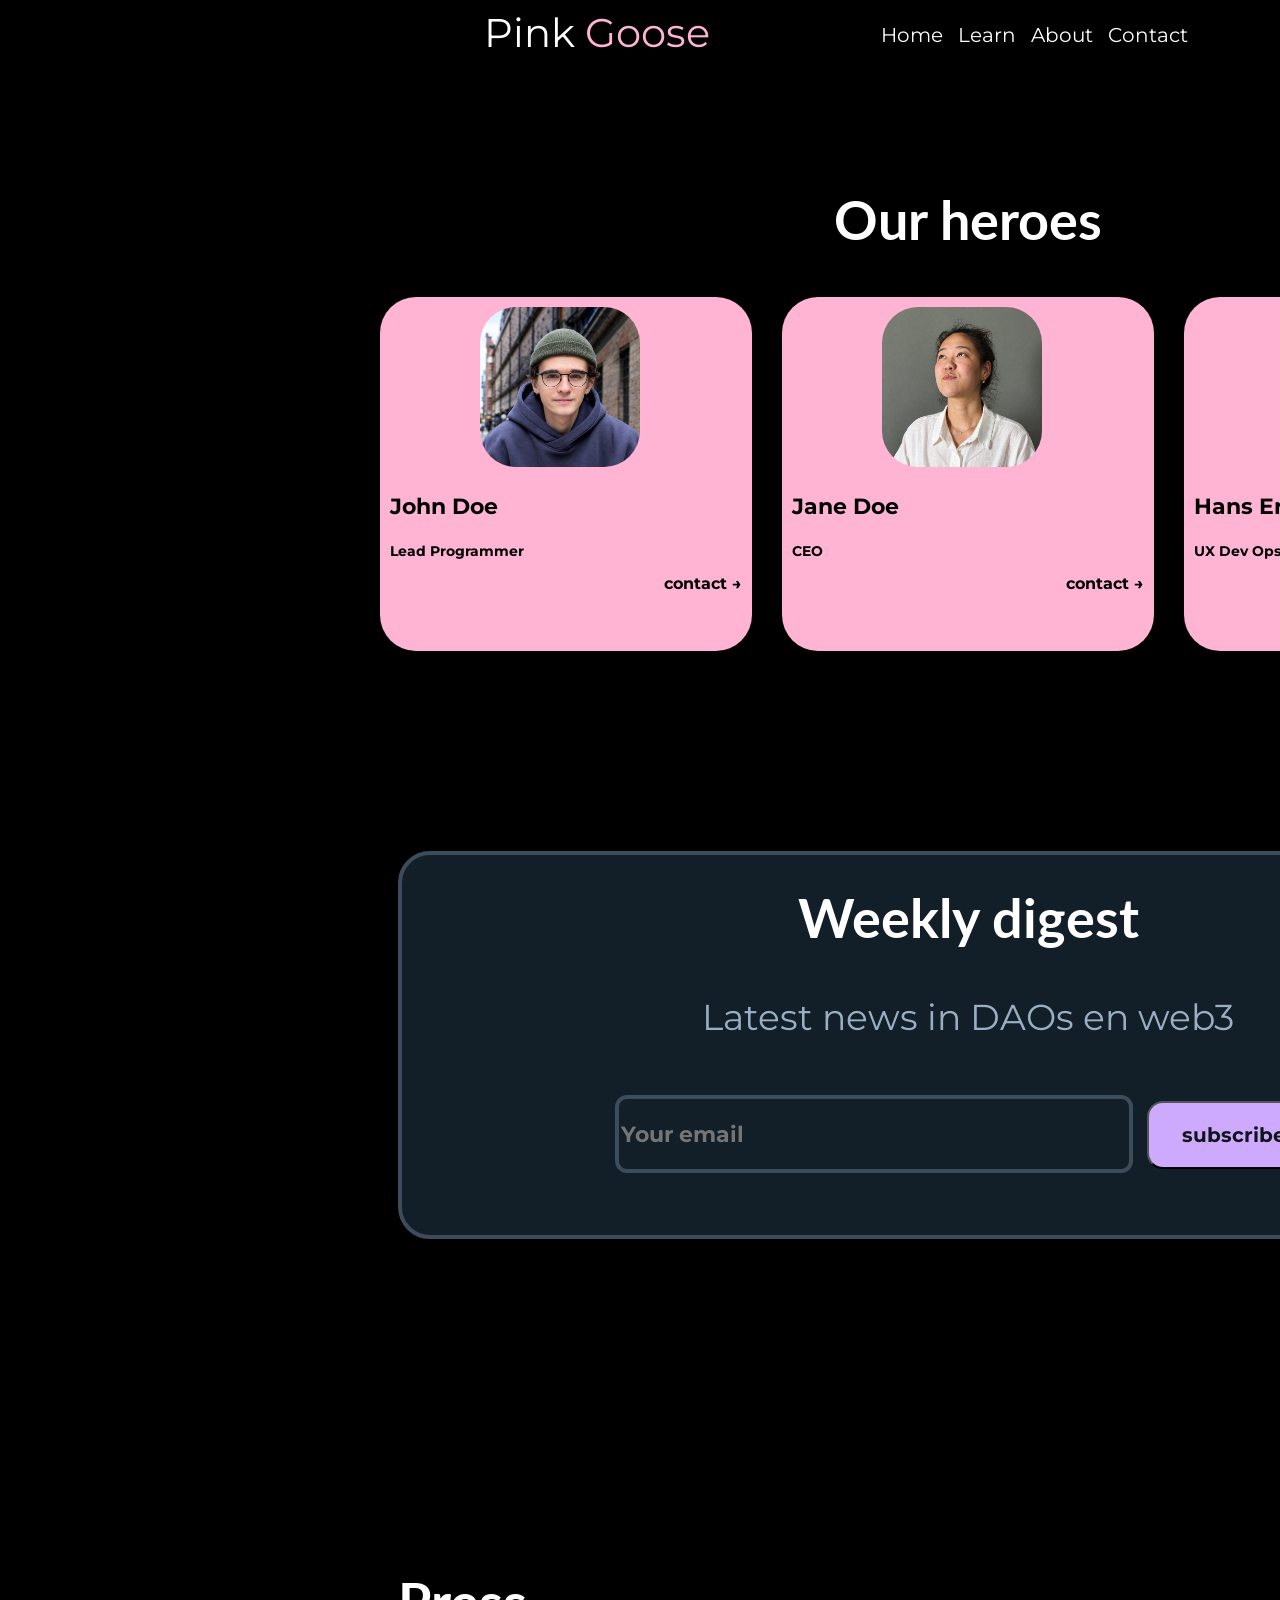
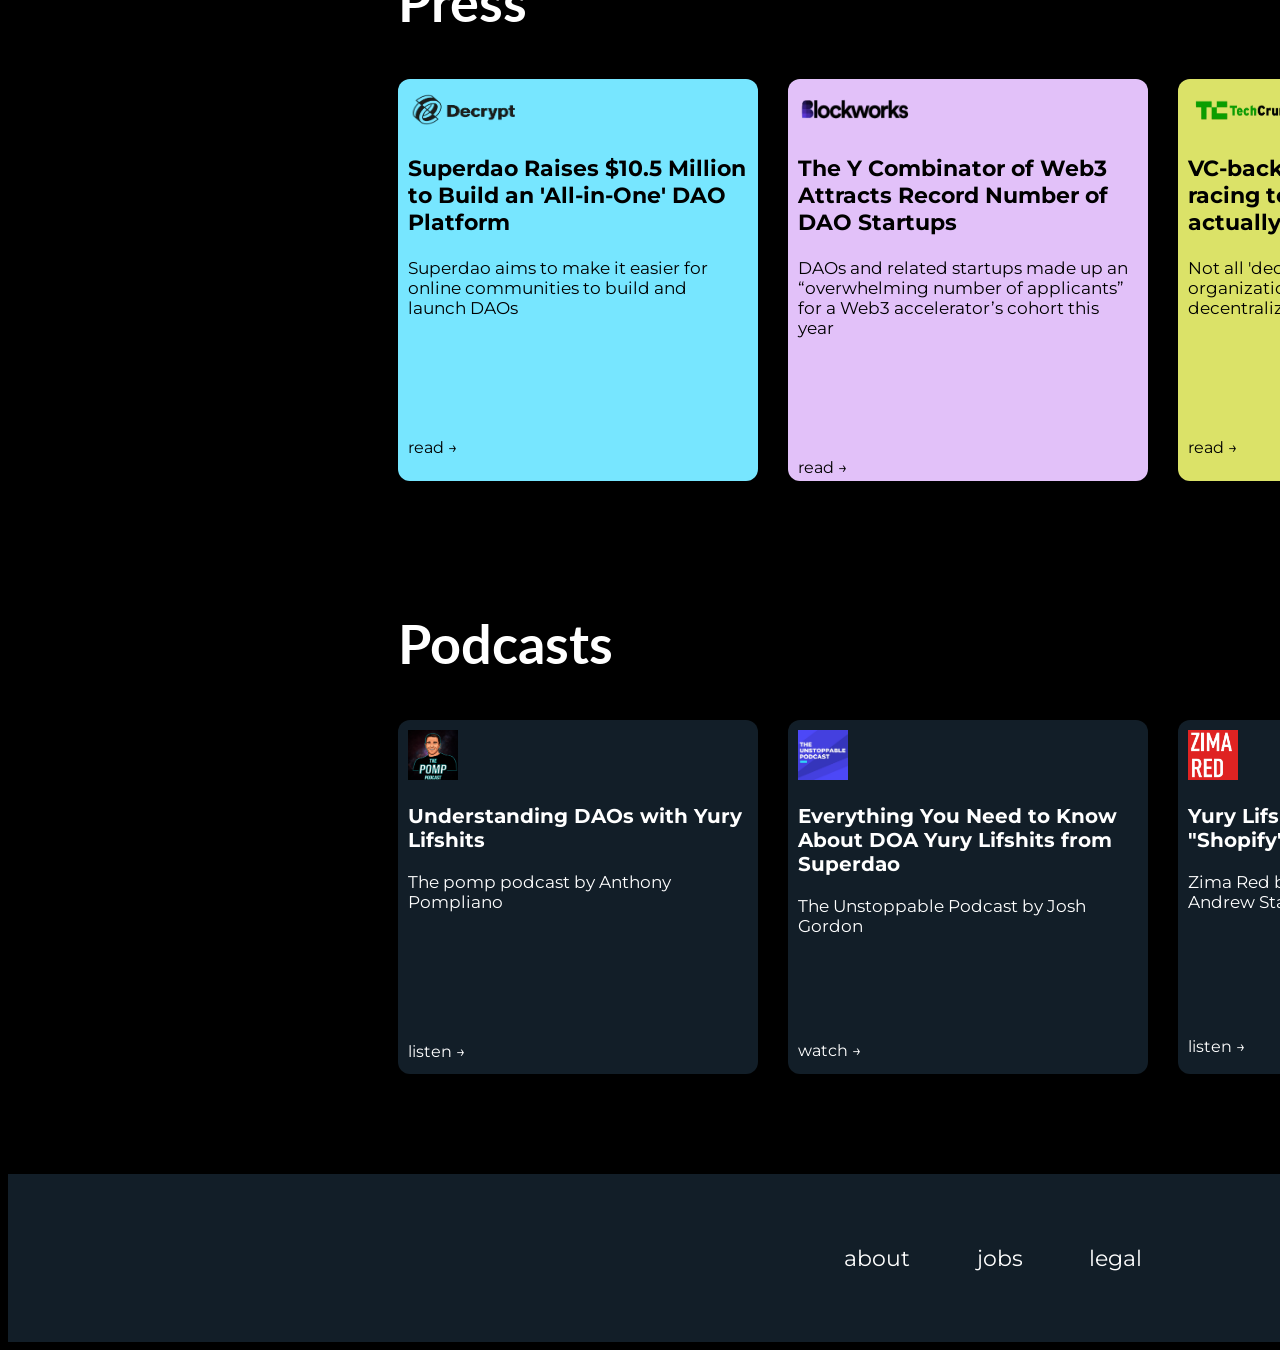
==== about.html @ 761e33d7 "nieuwe htmls aangemaakt voor about contact en learn" ====
<!DOCTYPE html>
<html>

<head>
    <title>Pinkk Goose</title>
    <link rel="stylesheet" href="style.css">
    <link rel="preconnect" href="https://fonts.googleapis.com">
    <link rel="preconnect" href="https://fonts.gstatic.com" crossorigin>
    <link
        href="https://fonts.googleapis.com/css2?family=Lato:ital,wght@0,100;0,300;0,400;0,700;0,900;1,100;1,300;1,400;1,700;1,900&display=swap"
        rel="stylesheet">
    <link
        href="https://fonts.googleapis.com/css2?family=Edu+QLD+Hand:wght@400..700&family=Lato:ital,wght@0,100;0,300;0,400;0,700;0,900;1,100;1,300;1,400;1,700;1,900&family=Montserrat:ital,wght@0,100..900;1,100..900&display=swap"
        rel="stylesheet">
</head>

<body>
<section class="section-border">
    <header>
        <div class="header">
            <div>Pink <span id="pink">Goose</span></div>
            <div class="header-buttons-container">
                <a class="header-button-color">Home</a>
                <a class="header-button-color">Learn</a>
                <a class="header-button-color">About</a>
                <a class="header-button-color">Contact</a>
            </div>
            <a class="header-login">Login</a>
        </div>
        </header>

        </section>
<h2>Our heroes</h2>

<section class=" section hero-box">

<div> <img src="img/coworker1.png" alt="Decrypt" height="160px" width="160px">
    <h3>John Doe</h3>
    <p>Lead Programmer</p>
    <a>contact →</a>   
</div>

    <div> <img src="img/coworker2.png" alt="Blockworks" height="160px" width="160px">
    <h3>Jane Doe</h3>
    <p>CEO</p>
    <a>contact →</a>    
    </div>
    
    
    <div> <img src="img/coworker3.png" alt="Techcrunch" height="160px" width="160px">
    <h3>Hans Erikson</h3>
    <p>UX Dev Ops Reliability engineer</p>
    <a>contact →</a>    
    </div>
    </section>
<section class="section-border">
    <section class="weekly-digest-box">
<h2>Weekly digest</h2>
<p class="center-text">Latest news in DAOs en web3</p>
<input placeholder="Your email" id="subscribe-field" type="email" name="email">
<button id="subscribe-button" type="submit">subscribe </button>
</section>

<section class="press-box" >
<h2>Press</h2>
<a>See all →</a>

</section>

<section class="pressbox-box">

<div id="Decrypt"> <img src="img/Decrypt.png" alt="Decrypt">
    <h3>Superdao Raises $10.5 Million to Build an 'All-in-One' DAO Platform</h3>
    <p>Superdao aims to make it easier for online communities to build and launch DAOs</p>
    <a>read →</a>   
</div>

    <div id="Blockworks"> <img src="img/Blockworks.png" alt="Blockworks">
    <h3>The Y Combinator of Web3 Attracts Record Number of DAO Startups</h3>
    <p>DAOs and related startups made up an “overwhelming number of applicants” for a Web3 accelerator’s cohort this year</p>
    <a>read →</a>    
    </div>
    
    
    <div id="Techcrunch"> <img src="img/TechCrunch.png" alt="Techcrunch">
    <h3>VC-backed DAO startups are racing to define what DAOs actually are</h3>
    <p>Not all 'decentralized autonomous organizations' are autonomous... or decentralized</p>
    <a>read →</a>    
    </div>

</section>
<section class="press-box" >
<h2>Podcasts</h2>
<a>See all →</a>
</section>

<section class="podcastbox-box">

    <div id="anthony" class="podcast-background"> <img src="img/pomp.png" alt="Decrypt">
    <h3>Understanding DAOs with Yury Lifshits</h3>
    <p>The pomp podcast by Anthony Pompliano</p>
    <a>listen →</a>    
    </div>

    <div id="josh" class="podcast-background"> <img src="img/unstoppable.png" alt="Blockworks">
    <h3>Everything You Need to Know About DOA Yury Lifshits from Superdao</h3>
    <p>The Unstoppable Podcast by Josh Gordon</p>
    <a>watch →</a>    
    </div>
    
    
    <div id="andrew" class="podcast-background"> <img src="img/zima.png" alt="Techcrunch">
    <h3>Yury Lifshits - Superdao: The "Shopify" for DAOs</h3>
    <p>Zima Red by <br> Andrew Stainwold</p>
    <a>listen →</a>    
    </div>
</section>
</section>

</section>
<footer>
    <div> </div>
    <div></div>
    <div class="footer-box">
    <a>about</a>
    <a>jobs</a>
    <a>legal</a>
    </div>
    <div class="footer-pictures">
<a id="twitter"> <img src="img/twitter-brands-solid.png" alt="twitter"> </a>
<a id="paperplane"> <img src="img/paper-plane-solid.png" alt="paperplane"> </a>
<a id="youtube"> <img src="img/youtube-brands-solid.png" alt="youtube"> </a>
<a id="discord"> <img src="img/discord-brands-solid.png" alt="discord"> </a>
    </div>
</footer>
    
    
        </body>
---- style.css ----
body{
    background-color: black;
    color: white;
    font-family: "Lato", sans-serif;
    font-weight: 400;
    font-style: normal;
    width: 1920px;
}

.center-text{
    font-size: 26px;
    display: flex;
    justify-content: center;
    text-align: center;
}
  
p{
    font-size: 26px;
}

#pink{
    color: #FFB4D3;
}

.section-border{
max-width: 1140px;
margin-right: auto;
margin-left: auto;
}

.header{
    display:flex;
    justify-content: space-around;
    font-size: 40px;
    font-family: "Montserrat", sans-serif;
}   

.header-button-color{
    background-color: black;
    color: white;
    border-style: none;
    border-radius: 6px;
    font-size: 20px;
}

.header-buttons-container{
    display:flex;
    gap:15px;
    margin-top: 15px;
}

.header-login{
    background-color: rgb(78, 78, 103);
    color: white;
    border-radius: 6px;
    border-style: none;
    font-size: 18px;
    width: 92px;
    height: 44px;
    display: flex;
    justify-content: center;
    align-items: center;
}   


h1 {
    margin-top: 80px;
    display: flex;
    justify-content: center;
    font-size: 72px;
}       

h2{
    display: flex;
    justify-content: center;
    margin-top: 130px;
    color: white;
    font-size: 54px;
}

h3{
    color: white;
    font-size: 22px;
}

.dao-buttons{
    display: flex;
    justify-content: center;
    flex-wrap: wrap;
    gap:10px;
    width: 500px;
}

.dao-buttons a {
    background-color: #182632;
    padding: 14px;
    border-radius: 18px;
}

.getstarted-button{
 display: flex;
 justify-content: center;
 align-items: center;
 margin-left: auto;
 margin-right: auto;
 background-color: #CEAAFF;
 border-style: none;
 border-radius: 18px;
 width: 214px;
 height: 68px;
 font-weight: bold; 
 font-size: 20px;
}

#invest{color: #FFB4D3;}
#startup{color: #FFC24C}
#service{color: #FFFBA8;}
#comunity{ color: #77E6FF;}
#impact{color: #23C9DE;}
#defi{color: #FF9E9E;}
#more{color: #707F8D;}

.crop {
    width: 1140px;
    height: 493px;
    overflow:hidden;
    margin-top: 40px;
    margin-right: auto;
    margin-left: auto;
 }

 .crop img{
    margin-top: -350px;
 }
     
 .img-text{
    background-color: #FFB4D3;
    width: 404px;
    height: 44px;
    color: black;
    border-radius: 16px;
    font-family: "Montserrat", sans-serif;
    font-weight: bold;
    margin-left: auto;
    margin-right: auto;
    display: flex;
    align-items: center;
    justify-content: center;
 }
 
 .hover-text{
 color: #37424D;
 font-size: 54px;
 }

 .block{
    display: block;
 }
 
.hover-text:hover{
 color: #FFB4D3;
  text-shadow: 0 10px 10px white ; 
}

.workswith-container{
    color:white;
    display: flex;
    justify-content: space-between;
    font-size: 22px;
    font-family: "Montserrat", sans-serif; 
    margin-top: 10px;
}

.workswith-container a{
    width: 160px;
    height: 160px;
    background-color: #121E28;
    border-radius: 22px;
    display: flex;
    justify-content: center;
    align-items: center;
    border: solid 1px;
}

.workswith-container div{
    width: 160px;
    height: 20px;
    border-radius: 22px;
    display: flex;
    justify-content: center;
    align-items: center;
}

.workswith-container img{
    width: 160px;
    height: 160px;
    border-radius: 22px;
}

.h3-container{
    display: flex;
    justify-content: center;
    flex-wrap: wrap;
    gap:30px;
    width: 900px;
    font-size: 23px;
    margin-top: 50px;
}

.h3-container h2{
    margin-top: 10px;
}

.weekly-digest-box{
    height: 380px;
    background-color: #121E28;
    border-radius: 32px;
    margin-top: 200px;
    border: solid #3D4C5B 4px;
    align-items: center;
    font-size: 54px;
    text-align: center;
    margin-bottom: 200px;
}

.weekly-digest-box h2{
    margin-top: 30px;
}

.weekly-digest-box p{
    margin-top: 30px;
    font-size: 36px;
    color: #9AAFC3;
    font-family: "Montserrat", sans-serif;
    margin-bottom: 50px;
}

.press-box{
    display: flex;
    justify-content: space-between;
}

.press-box a{
    font-size: 22px;
    margin-top: 150px;
    color: #8395A7;
}

.pressbox-box div{
    width: 361px;
    height: 382px;
    border-radius: 12px;
    padding: 10px;
}

.pressbox-box{
    display: flex;
    gap: 30px;
    font-family: "Montserrat", sans-serif;
    color: black;
}

.pressbox-box img{
    width: 120px;
    height: 40px;
}

.pressbox-box h3{
    color: black;
    font-weight: bold;
}

#Decrypt{background-color:#77E6FF ;}
#Blockworks{background-color:#E2C1F9 ;}
#Techcrunch{background-color:#DBE268 ;}

#subscribe-field{
   height: 68px;
   width: 506px;    
   border-radius: 12px;
   background-color: #121E28;
   color: white;
   border: solid #3D4C5B 4px;
   font-size: 22px;
   font-family: "Montserrat", sans-serif;
   font-weight: bold;
}

#subscribe-button{
    height: 68px;
    width: 175px;
    background-color: #CEAAFF;
    color: #10151A;
    border-radius: 16px;
    font-size: 20px;
    font-family: "Montserrat", sans-serif;
    font-weight: bold;
}

.pressbox-box p{
    display: flex;
    text-align: start;
    font-size: 17px;
    margin-bottom: 120px;
}

.podcastbox-box{
    display: flex;
    gap: 30px;
    font-family: "Montserrat", sans-serif;
}

.podcast-background{
    background-color: #121E28;
    color: white;
}

.podcastbox-box{
    display: flex;
    gap: 30px;
    font-family: "Montserrat", sans-serif;
    color: white;
}

.podcastbox-box div{
    width: 361px;
    height: 334px;
    border-radius: 12px;
    padding: 10px;
}

.podcastbox-box img{
    width: 50px;
    height: 50px;
}

.podcastbox-box h3{font-size: 20px;}
.podcastbox-box p{font-size: 17px;}
#anthony p{margin-bottom: 130px;}
#josh p{margin-bottom: 105px;}
#andrew p{margin-bottom: 125px;}

#end-text{
    display: flex;
    color: #5A6C7E;
    font-size: 48px;
}

.end-blocks{
    display: flex;
    justify-content: center;
    gap: 40px;
}

.end-blocks div{
    width: 280px;
    height: 84px;
    display: flex;
    justify-content: center;
    align-items: center;
    border-radius: 16px;
    color: black;
    gap: 40px;
}

#telegram img{
    background-color: #bd9403;
    border-radius: 12px;
}

#email img{
    background-color: #c68fed;
    border-radius: 12px;
}

#telegram{ background-color: #FFC803;}
#email{background-color: #E2C1F9;}

footer{
    height: 168px;
    background-color: #121E28;
    margin-top: 100px;
    font-size: 22px;
    font-family: "Montserrat", sans-serif;
    width: 1920px;
    display: flex;
    justify-content: space-around;
    align-items: center;
}

.footer-box{
    width: 298px;
    height: 27px;
    display: flex;
    justify-content: space-between;
}

.footer-pictures{
    width: 284px;
    height: 56px;
    display: flex;
    justify-content: space-between;
}

.footer-pictures a{
    border-radius: 50%;
    display:flex;
    justify-content: center;
    align-items: center;
}

.footer-pictures img{
    width: 56px;
    height: 56px;
}

#twitter{background-color:#77E6FF;}
#paperplane{background-color:#7795FF;}
#youtube{background-color:#F78787;}
#discord{background-color:#9277FF;}

.hero-box{
    display: flex;
    gap: 30px;
    font-family: "Montserrat", sans-serif;
    color: black;
    justify-content: center;
}

.hero-box div{
    width: 352px;
    height: 334px;
    border-radius: 36px;
    padding: 10px;
    background-color: #FFB4D3;
    color: black;
}

.hero-box img{
    border-radius: 36px;
    margin-left: 90px;
}

.hero-box p{
    font-size:14px;
    font-weight: bold;
}

.hero-box h3{
    font:22px;
    color: black;
    font-weight: bold;
}

.hero-box a{
    display: flex;
    justify-content: end;
    font-weight: bold;
}

.contact-form{
    background-color: #121E28;
    width: 942px;
    height: 1096px;
    margin-left: 100px;
    margin-top: 100px;
    border-radius: 24px;
    border-style: solid;
}
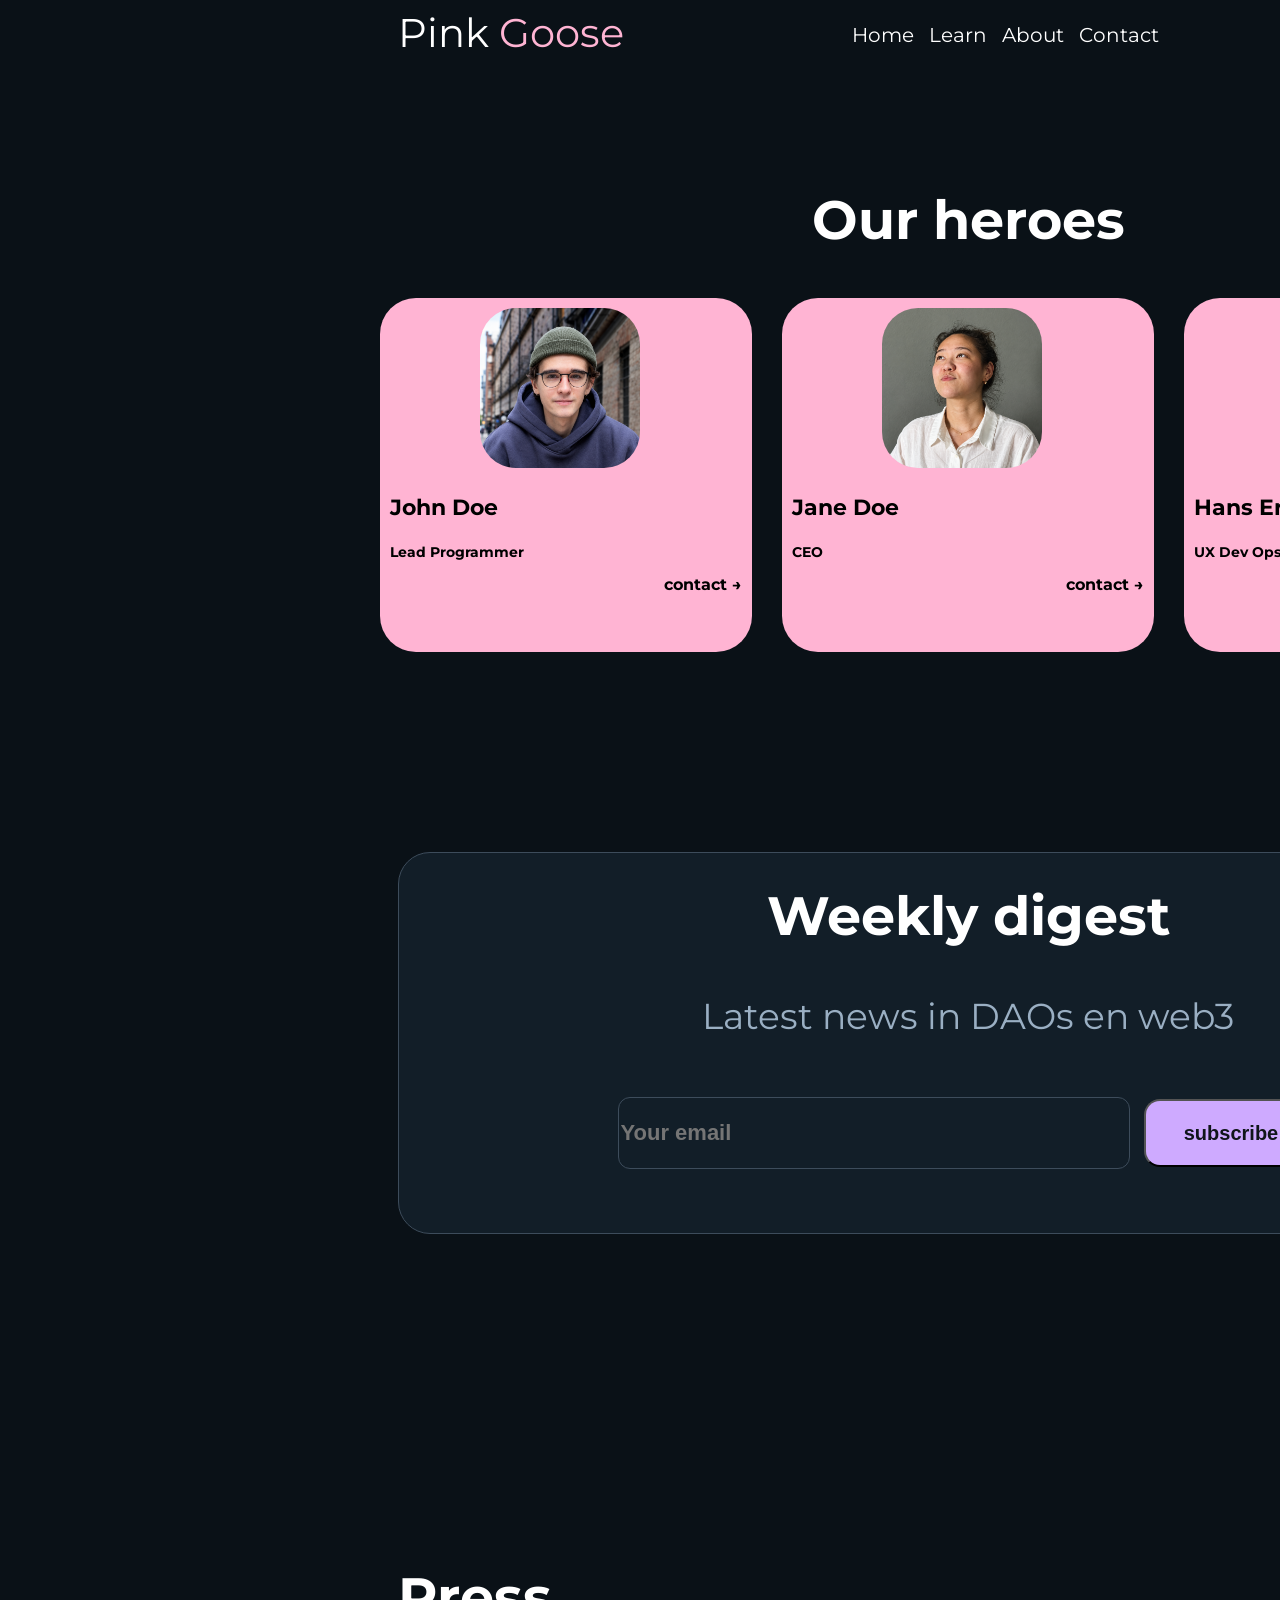
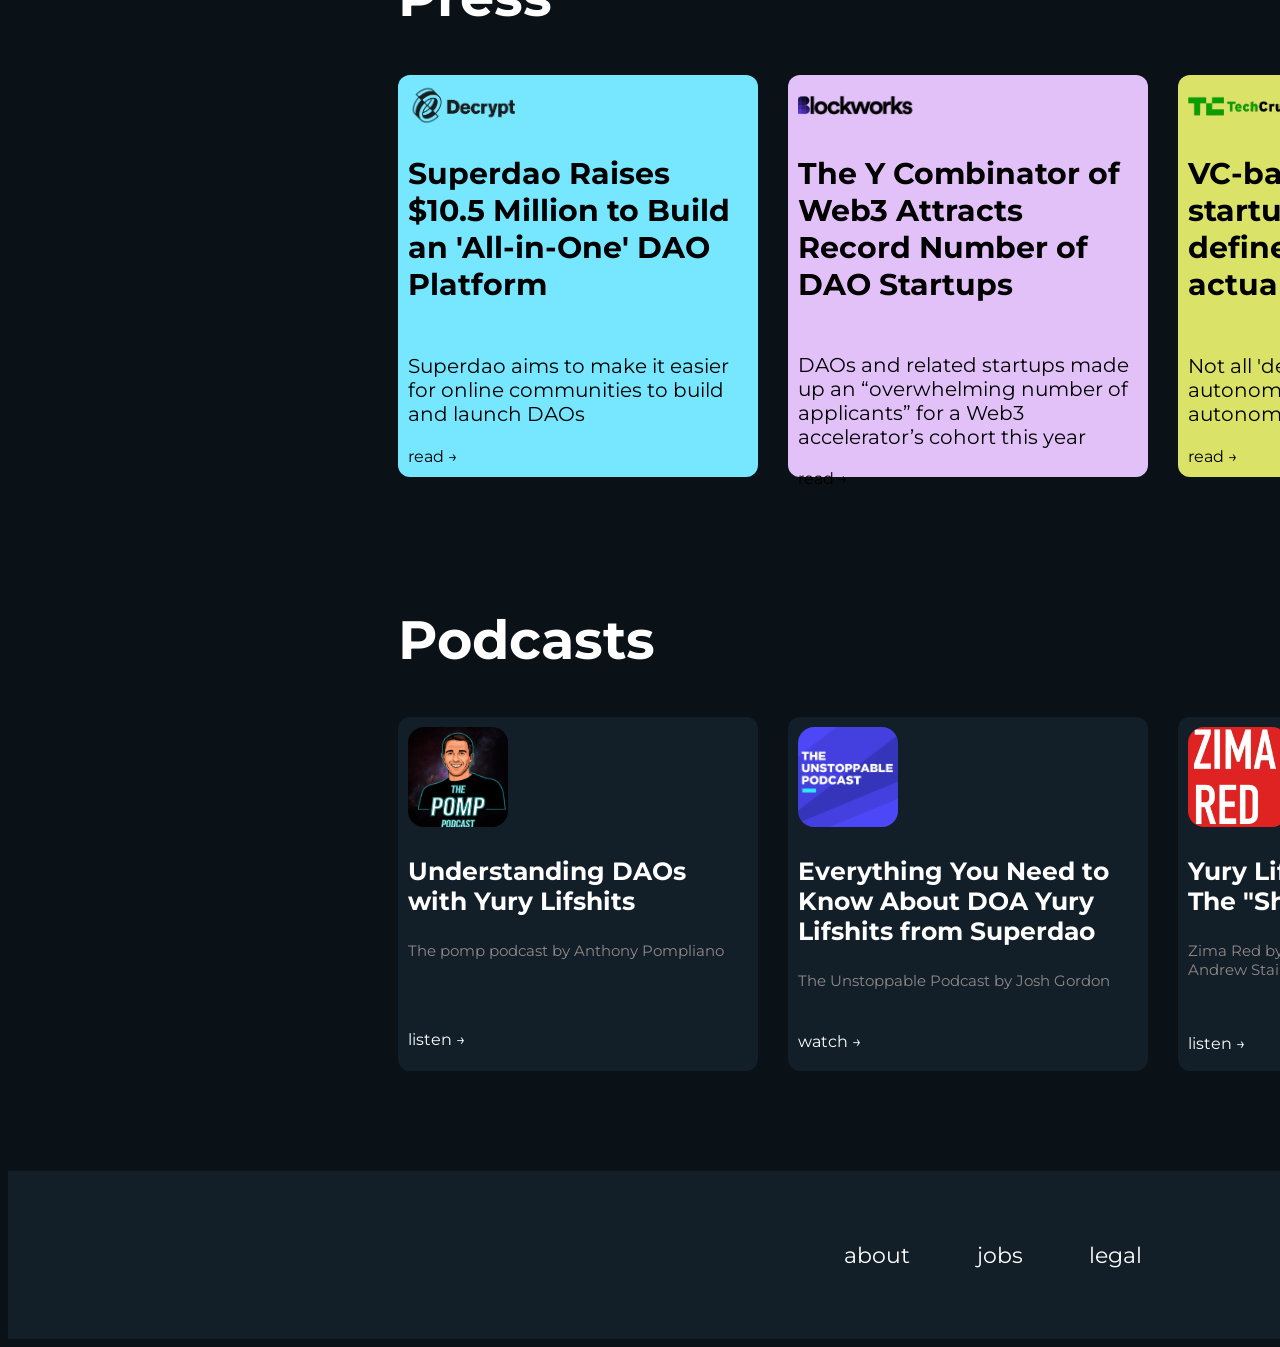
==== commit 4738f2b2: "opschonen" ====
--- a/about.html
+++ b/about.html
@@ -15,124 +15,125 @@
 </head>
 
 <body>
-<section class="section-border">
-    <header>
-        <div class="header">
-            <div>Pink <span id="pink">Goose</span></div>
-            <div class="header-buttons-container">
-                <a class="header-button-color">Home</a>
-                <a class="header-button-color">Learn</a>
-                <a class="header-button-color">About</a>
-                <a class="header-button-color">Contact</a>
+    <section class="section-border">
+        <header>
+            <div class="header">
+                <div>Pink <span id="pink">Goose</span></div>
+                <div class="header-buttons-container">
+                    <a class="header-button-color">Home</a>
+                    <a class="header-button-color">Learn</a>
+                    <a class="header-button-color">About</a>
+                    <a class="header-button-color">Contact</a>
+                </div>
+                <a class="header-login">Login</a>
             </div>
-            <a class="header-login">Login</a>
-        </div>
         </header>
 
+    </section>
+    <h2>Our heroes</h2>
+
+    <section class=" section hero-box">
+
+        <div> <img src="img/coworker1.png" alt="Decrypt" height="160px" width="160px">
+            <h3>John Doe</h3>
+            <p>Lead Programmer</p>
+            <a>contact →</a>
+        </div>
+
+        <div> <img src="img/coworker2.png" alt="Blockworks" height="160px" width="160px">
+            <h3>Jane Doe</h3>
+            <p>CEO</p>
+            <a>contact →</a>
+        </div>
+
+
+        <div> <img src="img/coworker3.png" alt="Techcrunch" height="160px" width="160px">
+            <h3>Hans Erikson</h3>
+            <p>UX Dev Ops Reliability engineer</p>
+            <a>contact →</a>
+        </div>
+    </section>
+    <section class="section-border">
+        <section class="weekly-digest-box">
+            <h2>Weekly digest</h2>
+            <p class="center-text">Latest news in DAOs en web3</p>
+            <input placeholder="Your email" id="subscribe-field" type="email" name="email">
+            <button id="subscribe-button" type="submit">subscribe </button>
         </section>
-<h2>Our heroes</h2>
 
-<section class=" section hero-box">
+        <section class="press-box">
+            <h2>Press</h2>
+            <a>See all →</a>
 
-<div> <img src="img/coworker1.png" alt="Decrypt" height="160px" width="160px">
-    <h3>John Doe</h3>
-    <p>Lead Programmer</p>
-    <a>contact →</a>   
-</div>
+        </section>
 
-    <div> <img src="img/coworker2.png" alt="Blockworks" height="160px" width="160px">
-    <h3>Jane Doe</h3>
-    <p>CEO</p>
-    <a>contact →</a>    
-    </div>
-    
-    
-    <div> <img src="img/coworker3.png" alt="Techcrunch" height="160px" width="160px">
-    <h3>Hans Erikson</h3>
-    <p>UX Dev Ops Reliability engineer</p>
-    <a>contact →</a>    
-    </div>
+        <section class="pressbox-box">
+
+            <div id="Decrypt"> <img src="img/Decrypt.png" alt="Decrypt">
+                <h3>Superdao Raises $10.5 Million to Build an 'All-in-One' DAO Platform</h3>
+                <p>Superdao aims to make it easier for online communities to build and launch DAOs</p>
+                <a>read →</a>
+            </div>
+
+            <div id="Blockworks"> <img src="img/Blockworks.png" alt="Blockworks">
+                <h3>The Y Combinator of Web3 Attracts Record Number of DAO Startups</h3>
+                <p>DAOs and related startups made up an “overwhelming number of applicants” for a Web3 accelerator’s
+                    cohort this year</p>
+                <a>read →</a>
+            </div>
+
+
+            <div id="Techcrunch"> <img src="img/TechCrunch.png" alt="Techcrunch">
+                <h3>VC-backed DAO startups are racing to define what DAOs actually are</h3>
+                <p>Not all 'decentralized autonomous organizations' are autonomous... or decentralized</p>
+                <a>read →</a>
+            </div>
+
+        </section>
+        <section class="press-box">
+            <h2>Podcasts</h2>
+            <a>See all →</a>
+        </section>
+
+        <section class="podcastbox-box">
+
+            <div id="anthony" class="podcast-background"> <img src="img/pomp.png" alt="Decrypt">
+                <h3>Understanding DAOs with Yury Lifshits</h3>
+                <p>The pomp podcast by Anthony Pompliano</p>
+                <a>listen →</a>
+            </div>
+
+            <div id="josh" class="podcast-background"> <img src="img/unstoppable.png" alt="Blockworks">
+                <h3>Everything You Need to Know About DOA Yury Lifshits from Superdao</h3>
+                <p>The Unstoppable Podcast by Josh Gordon</p>
+                <a>watch →</a>
+            </div>
+
+
+            <div id="andrew" class="podcast-background"> <img src="img/zima.png" alt="Techcrunch">
+                <h3>Yury Lifshits - Superdao: The "Shopify" for DAOs</h3>
+                <p>Zima Red by <br> Andrew Stainwold</p>
+                <a>listen →</a>
+            </div>
+        </section>
     </section>
-<section class="section-border">
-    <section class="weekly-digest-box">
-<h2>Weekly digest</h2>
-<p class="center-text">Latest news in DAOs en web3</p>
-<input placeholder="Your email" id="subscribe-field" type="email" name="email">
-<button id="subscribe-button" type="submit">subscribe </button>
-</section>
 
-<section class="press-box" >
-<h2>Press</h2>
-<a>See all →</a>
+    </section>
+    <footer>
+        <div> </div>
+        <div></div>
+        <div class="footer-box">
+            <a>about</a>
+            <a>jobs</a>
+            <a>legal</a>
+        </div>
+        <div class="footer-pictures">
+            <a id="twitter"> <img src="img/twitter-brands-solid.png" alt="twitter"> </a>
+            <a id="paperplane"> <img src="img/paper-plane-solid.png" alt="paperplane"> </a>
+            <a id="youtube"> <img src="img/youtube-brands-solid.png" alt="youtube"> </a>
+            <a id="discord"> <img src="img/discord-brands-solid.png" alt="discord"> </a>
+        </div>
+    </footer>
 
-</section>
 
-<section class="pressbox-box">
-
-<div id="Decrypt"> <img src="img/Decrypt.png" alt="Decrypt">
-    <h3>Superdao Raises $10.5 Million to Build an 'All-in-One' DAO Platform</h3>
-    <p>Superdao aims to make it easier for online communities to build and launch DAOs</p>
-    <a>read →</a>   
-</div>
-
-    <div id="Blockworks"> <img src="img/Blockworks.png" alt="Blockworks">
-    <h3>The Y Combinator of Web3 Attracts Record Number of DAO Startups</h3>
-    <p>DAOs and related startups made up an “overwhelming number of applicants” for a Web3 accelerator’s cohort this year</p>
-    <a>read →</a>    
-    </div>
-    
-    
-    <div id="Techcrunch"> <img src="img/TechCrunch.png" alt="Techcrunch">
-    <h3>VC-backed DAO startups are racing to define what DAOs actually are</h3>
-    <p>Not all 'decentralized autonomous organizations' are autonomous... or decentralized</p>
-    <a>read →</a>    
-    </div>
-
-</section>
-<section class="press-box" >
-<h2>Podcasts</h2>
-<a>See all →</a>
-</section>
-
-<section class="podcastbox-box">
-
-    <div id="anthony" class="podcast-background"> <img src="img/pomp.png" alt="Decrypt">
-    <h3>Understanding DAOs with Yury Lifshits</h3>
-    <p>The pomp podcast by Anthony Pompliano</p>
-    <a>listen →</a>    
-    </div>
-
-    <div id="josh" class="podcast-background"> <img src="img/unstoppable.png" alt="Blockworks">
-    <h3>Everything You Need to Know About DOA Yury Lifshits from Superdao</h3>
-    <p>The Unstoppable Podcast by Josh Gordon</p>
-    <a>watch →</a>    
-    </div>
-    
-    
-    <div id="andrew" class="podcast-background"> <img src="img/zima.png" alt="Techcrunch">
-    <h3>Yury Lifshits - Superdao: The "Shopify" for DAOs</h3>
-    <p>Zima Red by <br> Andrew Stainwold</p>
-    <a>listen →</a>    
-    </div>
-</section>
-</section>
-
-</section>
-<footer>
-    <div> </div>
-    <div></div>
-    <div class="footer-box">
-    <a>about</a>
-    <a>jobs</a>
-    <a>legal</a>
-    </div>
-    <div class="footer-pictures">
-<a id="twitter"> <img src="img/twitter-brands-solid.png" alt="twitter"> </a>
-<a id="paperplane"> <img src="img/paper-plane-solid.png" alt="paperplane"> </a>
-<a id="youtube"> <img src="img/youtube-brands-solid.png" alt="youtube"> </a>
-<a id="discord"> <img src="img/discord-brands-solid.png" alt="discord"> </a>
-    </div>
-</footer>
-    
-    
-        </body>+</body>
--- a/style.css
+++ b/style.css
@@ -1,55 +1,74 @@
-body{
-    background-color: black;
-    color: white;
-    font-family: "Lato", sans-serif;
+/* GENERAL */
+body {
+    background-color: #0A1117;
+    color: white;
+    font-family: "Montserrat", sans-serif;
     font-weight: 400;
     font-style: normal;
     width: 1920px;
 }
 
-.center-text{
+.center-text {
     font-size: 26px;
     display: flex;
     justify-content: center;
     text-align: center;
 }
-  
-p{
-    font-size: 26px;
-}
-
-#pink{
+
+h1 {
+    margin-top: 200px;
+    display: flex;
+    justify-content: center;
+    font-size: 60px;
+}
+
+h2 {
+    display: flex;
+    justify-content: center;
+    margin-top: 130px;
+    color: white;
+    font-size: 54px;
+}
+
+h3 {
+    color: white;
+    font-size: 22px;
+}
+/* END GENERAL */
+
+
+/* HEADER */
+#pink {
     color: #FFB4D3;
 }
 
-.section-border{
-max-width: 1140px;
-margin-right: auto;
-margin-left: auto;
-}
-
-.header{
-    display:flex;
-    justify-content: space-around;
+.section-border {
+    max-width: 1140px;
+    margin-right: auto;
+    margin-left: auto;
+}
+
+.header {
+    display: flex;
+    justify-content: space-between;
     font-size: 40px;
-    font-family: "Montserrat", sans-serif;
-}   
-
-.header-button-color{
-    background-color: black;
+    margin-right: 60px;
+}
+
+.header-button-color {
     color: white;
     border-style: none;
     border-radius: 6px;
     font-size: 20px;
 }
 
-.header-buttons-container{
-    display:flex;
-    gap:15px;
+.header-buttons-container {
+    display: flex;
+    gap: 15px;
     margin-top: 15px;
 }
 
-.header-login{
+.header-login {
     background-color: rgb(78, 78, 103);
     color: white;
     border-radius: 6px;
@@ -60,118 +79,152 @@
     display: flex;
     justify-content: center;
     align-items: center;
-}   
-
-
-h1 {
-    margin-top: 80px;
-    display: flex;
-    justify-content: center;
-    font-size: 72px;
-}       
-
-h2{
-    display: flex;
-    justify-content: center;
-    margin-top: 130px;
-    color: white;
-    font-size: 54px;
-}
-
-h3{
-    color: white;
-    font-size: 22px;
-}
-
-.dao-buttons{
+}
+/* END HEADER */
+
+
+
+
+/* GET STARTED */
+.getstarted-button {
+    display: flex;
+    justify-content: center;
+    align-items: center;
+    margin-left: auto;
+    margin-right: auto;
+    margin-top: 60px;
+    background-color: #CEAAFF;
+    border-style: none;
+    border-radius: 18px;
+    width: 214px;
+    height: 68px;
+    font-weight: bold;
+    font-size: 20px;
+    color: black;
+}
+/* END GET STARTED */
+
+
+
+/* DAO BUTTONS */
+.dao-buttons {
     display: flex;
     justify-content: center;
     flex-wrap: wrap;
-    gap:10px;
+    gap: 10px;
     width: 500px;
-}
-
-.dao-buttons a {
+    list-style-type: none;
+}
+
+.dao-buttons li {
     background-color: #182632;
     padding: 14px;
     border-radius: 18px;
 }
-
-.getstarted-button{
- display: flex;
- justify-content: center;
- align-items: center;
- margin-left: auto;
- margin-right: auto;
- background-color: #CEAAFF;
- border-style: none;
- border-radius: 18px;
- width: 214px;
- height: 68px;
- font-weight: bold; 
- font-size: 20px;
-}
-
-#invest{color: #FFB4D3;}
-#startup{color: #FFC24C}
-#service{color: #FFFBA8;}
-#comunity{ color: #77E6FF;}
-#impact{color: #23C9DE;}
-#defi{color: #FF9E9E;}
-#more{color: #707F8D;}
-
+/* GET STARTED BUTTONS */
+
+
+
+/* DAO BUTTONS */
+#invest {
+    color: #FFB4D3;
+}
+
+#startup {
+    color: #FFC24C
+}
+
+#service {
+    color: #FFFBA8;
+}
+
+#comunity {
+    color: #77E6FF;
+}
+
+#impact {
+    color: #23C9DE;
+}
+
+#defi {
+    color: #FF9E9E;
+}
+
+#more {
+    color: #707F8D;
+}
+/* END DAO BUTTONS */
+
+
+
+/* BIG IMG */
 .crop {
     width: 1140px;
     height: 493px;
-    overflow:hidden;
+    overflow: hidden;
     margin-top: 40px;
     margin-right: auto;
-    margin-left: auto;
- }
-
- .crop img{
+    margin-left: 130px;
+    border-radius: 45px;
+    position: relative;
+}
+
+.crop img {
     margin-top: -350px;
- }
-     
- .img-text{
+   
+}
+
+.img-text {
     background-color: #FFB4D3;
     width: 404px;
     height: 44px;
     color: black;
     border-radius: 16px;
-    font-family: "Montserrat", sans-serif;
-    font-weight: bold;
-    margin-left: auto;
-    margin-right: auto;
-    display: flex;
-    align-items: center;
-    justify-content: center;
- }
- 
- .hover-text{
- color: #37424D;
- font-size: 54px;
- }
-
- .block{
+    font-weight: bold;
+    margin-left: 350px;
+    display: flex;
+    align-items: center;
+    justify-content: center;
+    margin-top: -20px;
+    position: absolute;
+}
+/* END BIG IMG */
+
+
+
+/* HELP AT EVERY STEP */
+
+
+.hover-text {
+    color: #37424D;
+    font-size: 54px;
+}
+
+.block {
     display: block;
- }
- 
-.hover-text:hover{
- color: #FFB4D3;
-  text-shadow: 0 10px 10px white ; 
-}
-
-.workswith-container{
-    color:white;
+}
+
+.hover-text:hover {
+    color: #FFB4D3;
+    text-shadow: 0 10px 10px gray;
+    font-size: 60px;
+    transition: all 0.5s
+}
+/* END HELP AT EVERY STEP */
+
+
+
+/* WORKS-WITH */
+.workswith-container {
+    color: white;
     display: flex;
     justify-content: space-between;
     font-size: 22px;
-    font-family: "Montserrat", sans-serif; 
+    font-family: "Montserrat", sans-serif;
     margin-top: 10px;
 }
 
-.workswith-container a{
+.workswith-container a {
     width: 160px;
     height: 160px;
     background-color: #121E28;
@@ -179,10 +232,13 @@
     display: flex;
     justify-content: center;
     align-items: center;
-    border: solid 1px;
-}
-
-.workswith-container div{
+}
+
+img {
+    object-fit: cover;
+}
+
+.workswith-container div {
     width: 160px;
     height: 20px;
     border-radius: 22px;
@@ -191,243 +247,321 @@
     align-items: center;
 }
 
-.workswith-container img{
+.workswith-container img {
     width: 160px;
     height: 160px;
     border-radius: 22px;
 }
 
-.h3-container{
+.h3-container {
     display: flex;
     justify-content: center;
     flex-wrap: wrap;
-    gap:30px;
+    gap: 30px;
     width: 900px;
     font-size: 23px;
     margin-top: 50px;
 }
 
-.h3-container h2{
+.h3-container h2 {
     margin-top: 10px;
 }
-
-.weekly-digest-box{
+/* END WORKS-WITH */
+
+
+
+/* WEEKLY-DIGEST */
+.weekly-digest-box {
     height: 380px;
     background-color: #121E28;
     border-radius: 32px;
     margin-top: 200px;
-    border: solid #3D4C5B 4px;
+    border: solid #3D4C5B 1px;
     align-items: center;
     font-size: 54px;
     text-align: center;
     margin-bottom: 200px;
 }
 
-.weekly-digest-box h2{
+.weekly-digest-box h2 {
     margin-top: 30px;
 }
 
-.weekly-digest-box p{
+.weekly-digest-box p {
     margin-top: 30px;
     font-size: 36px;
     color: #9AAFC3;
-    font-family: "Montserrat", sans-serif;
     margin-bottom: 50px;
 }
 
-.press-box{
-    display: flex;
-    justify-content: space-between;
-}
-
-.press-box a{
+#subscribe-field {
+    height: 68px;
+    width: 506px;
+    border-radius: 12px;
+    background-color: #121E28;
+    color: white;
+    border: solid #3D4C5B 1px;
     font-size: 22px;
-    margin-top: 150px;
-    color: #8395A7;
-}
-
-.pressbox-box div{
-    width: 361px;
-    height: 382px;
-    border-radius: 12px;
-    padding: 10px;
-}
-
-.pressbox-box{
-    display: flex;
-    gap: 30px;
-    font-family: "Montserrat", sans-serif;
-    color: black;
-}
-
-.pressbox-box img{
-    width: 120px;
-    height: 40px;
-}
-
-.pressbox-box h3{
-    color: black;
-    font-weight: bold;
-}
-
-#Decrypt{background-color:#77E6FF ;}
-#Blockworks{background-color:#E2C1F9 ;}
-#Techcrunch{background-color:#DBE268 ;}
-
-#subscribe-field{
-   height: 68px;
-   width: 506px;    
-   border-radius: 12px;
-   background-color: #121E28;
-   color: white;
-   border: solid #3D4C5B 4px;
-   font-size: 22px;
-   font-family: "Montserrat", sans-serif;
-   font-weight: bold;
-}
-
-#subscribe-button{
+    font-weight: bold;
+}
+
+#subscribe-button {
     height: 68px;
     width: 175px;
     background-color: #CEAAFF;
     color: #10151A;
     border-radius: 16px;
     font-size: 20px;
-    font-family: "Montserrat", sans-serif;
-    font-weight: bold;
-}
-
-.pressbox-box p{
+    font-weight: bold;
+}
+/* WEEKLY-DIGEST */
+
+
+
+/* PRESS-BOX */
+.press-box {
+    display: flex;
+    justify-content: space-between;
+}
+
+.press-box a {
+    font-size: 22px;
+    margin-top: 150px;
+    color: #8395A7;
+}
+
+.pressbox-box div {
+    width: 361px;
+    height: 382px;
+    border-radius: 12px;
+    padding: 10px;
+    display: flex;
+    justify-content: space-between;
+    flex-wrap: wrap;
+}
+
+.pressbox-box {
+    display: flex;
+    gap: 30px;
+    color: black;
+}
+
+.pressbox-box img {
+    width: 120px;
+    height: 40px;
+}
+
+.pressbox-box h3 {
+    color: black;
+    font-weight: bold;
+    font-size: 30px;
+}
+
+#Decrypt {
+    background-color: #77E6FF;
+}
+
+#Blockworks {
+    background-color: #E2C1F9;
+}
+
+#Techcrunch {
+    background-color: #DBE268;
+}
+
+.pressbox-box p {
     display: flex;
     text-align: start;
-    font-size: 17px;
-    margin-bottom: 120px;
-}
-
-.podcastbox-box{
+    font-size: 20px;
+}
+/* END PRESS-BOX */
+
+
+
+/* PODCASTS */
+.podcastbox-box {
     display: flex;
     gap: 30px;
-    font-family: "Montserrat", sans-serif;
-}
-
-.podcast-background{
+}
+
+.podcast-background {
     background-color: #121E28;
     color: white;
 }
 
-.podcastbox-box{
+.podcastbox-box {
     display: flex;
     gap: 30px;
-    font-family: "Montserrat", sans-serif;
-    color: white;
-}
-
-.podcastbox-box div{
+    color: white;
+}
+
+.podcastbox-box div {
     width: 361px;
     height: 334px;
     border-radius: 12px;
     padding: 10px;
 }
 
-.podcastbox-box img{
-    width: 50px;
-    height: 50px;
-}
-
-.podcastbox-box h3{font-size: 20px;}
-.podcastbox-box p{font-size: 17px;}
-#anthony p{margin-bottom: 130px;}
-#josh p{margin-bottom: 105px;}
-#andrew p{margin-bottom: 125px;}
-
-#end-text{
+.podcastbox-box img {
+    width: 100px;
+    height: 100px;
+    border-radius: 16px;
+}
+
+.podcastbox-box h3 {
+    font-size: 25px;
+}
+
+.podcastbox-box p {
+    font-size: 15px;
+    color: #908989;
+}
+
+#anthony p {
+    margin-bottom: 70px;
+}
+
+#josh p {
+    margin-bottom: 42px;
+}
+
+#andrew p {
+    margin-bottom: 55px;
+}
+/* END PODCASTS */
+
+
+
+/* END BLOCKS */
+#end-text {
     display: flex;
     color: #5A6C7E;
     font-size: 48px;
 }
 
-.end-blocks{
+.end-blocks {
     display: flex;
     justify-content: center;
     gap: 40px;
 }
 
-.end-blocks div{
+.end-blocks div {
     width: 280px;
     height: 84px;
     display: flex;
-    justify-content: center;
-    align-items: center;
+   flex-wrap: wrap;
     border-radius: 16px;
     color: black;
     gap: 40px;
-}
-
-#telegram img{
+    background-color: red;
+}
+    
+.end-blocks img{
+    height: 60px;
+    width: 60px;
+}
+
+.img-box{
+    height: 70px;
+    width: 70px;
+    background-color: blue;
+}
+
+#telegram img {
     background-color: #bd9403;
     border-radius: 12px;
-}
-
-#email img{
+    height: 52px;
+    width: 52px;
+}
+
+#email img {
     background-color: #c68fed;
     border-radius: 12px;
 }
 
-#telegram{ background-color: #FFC803;}
-#email{background-color: #E2C1F9;}
-
-footer{
+#telegram {
+    background-color: #FFC803;
+}
+
+#email {
+    background-color: #E2C1F9;
+}
+/* END END-BLOCKS */
+
+
+
+/* FOOTER */
+footer {
     height: 168px;
     background-color: #121E28;
     margin-top: 100px;
     font-size: 22px;
-    font-family: "Montserrat", sans-serif;
     width: 1920px;
     display: flex;
     justify-content: space-around;
     align-items: center;
 }
 
-.footer-box{
+.footer-box {
     width: 298px;
     height: 27px;
     display: flex;
     justify-content: space-between;
 }
 
-.footer-pictures{
+.footer-box a:hover{
+    color: #FFC803;
+}
+
+.footer-pictures {
     width: 284px;
     height: 56px;
     display: flex;
     justify-content: space-between;
 }
 
-.footer-pictures a{
+.footer-pictures div {
     border-radius: 50%;
-    display:flex;
-    justify-content: center;
-    align-items: center;
-}
-
-.footer-pictures img{
+    display: flex;
+    justify-content: center;
+    align-items: center;
     width: 56px;
     height: 56px;
 }
 
-#twitter{background-color:#77E6FF;}
-#paperplane{background-color:#7795FF;}
-#youtube{background-color:#F78787;}
-#discord{background-color:#9277FF;}
-
-.hero-box{
+.footer-pictures img {
+    width: 40px;
+    height: 40px;
+}
+
+#twitter {
+    background-color: #77E6FF;
+}
+
+#paperplane {
+    background-color: #7795FF;
+}
+
+#youtube {
+    background-color: #F78787;
+}
+
+#discord {
+    background-color: #9277FF;
+}
+/* END FOOTER */
+
+
+
+/* OUR HEROES */
+.hero-box {
     display: flex;
     gap: 30px;
-    font-family: "Montserrat", sans-serif;
-    color: black;
-    justify-content: center;
-}
-
-.hero-box div{
+    color: black;
+    justify-content: center;
+}
+
+.hero-box div {
     width: 352px;
     height: 334px;
     border-radius: 36px;
@@ -436,34 +570,40 @@
     color: black;
 }
 
-.hero-box img{
+.hero-box img {
     border-radius: 36px;
     margin-left: 90px;
 }
 
-.hero-box p{
-    font-size:14px;
-    font-weight: bold;
-}
-
-.hero-box h3{
-    font:22px;
-    color: black;
-    font-weight: bold;
-}
-
-.hero-box a{
+.hero-box p {
+    font-size: 14px;
+    font-weight: bold;
+}
+
+.hero-box h3 {
+    font: 22px;
+    color: black;
+    font-weight: bold;
+}
+
+.hero-box a {
     display: flex;
     justify-content: end;
     font-weight: bold;
 }
 
-.contact-form{
+/* END OUR HEROES */
+
+
+
+/* CONTACT FORM */
+.contact-form {
     background-color: #121E28;
     width: 942px;
     height: 1096px;
     margin-left: 100px;
     margin-top: 100px;
     border-radius: 24px;
-    border-style: solid;
-}
+    border: solid #3D4C5B 1px;
+}
+/* END CONTACT FORM */
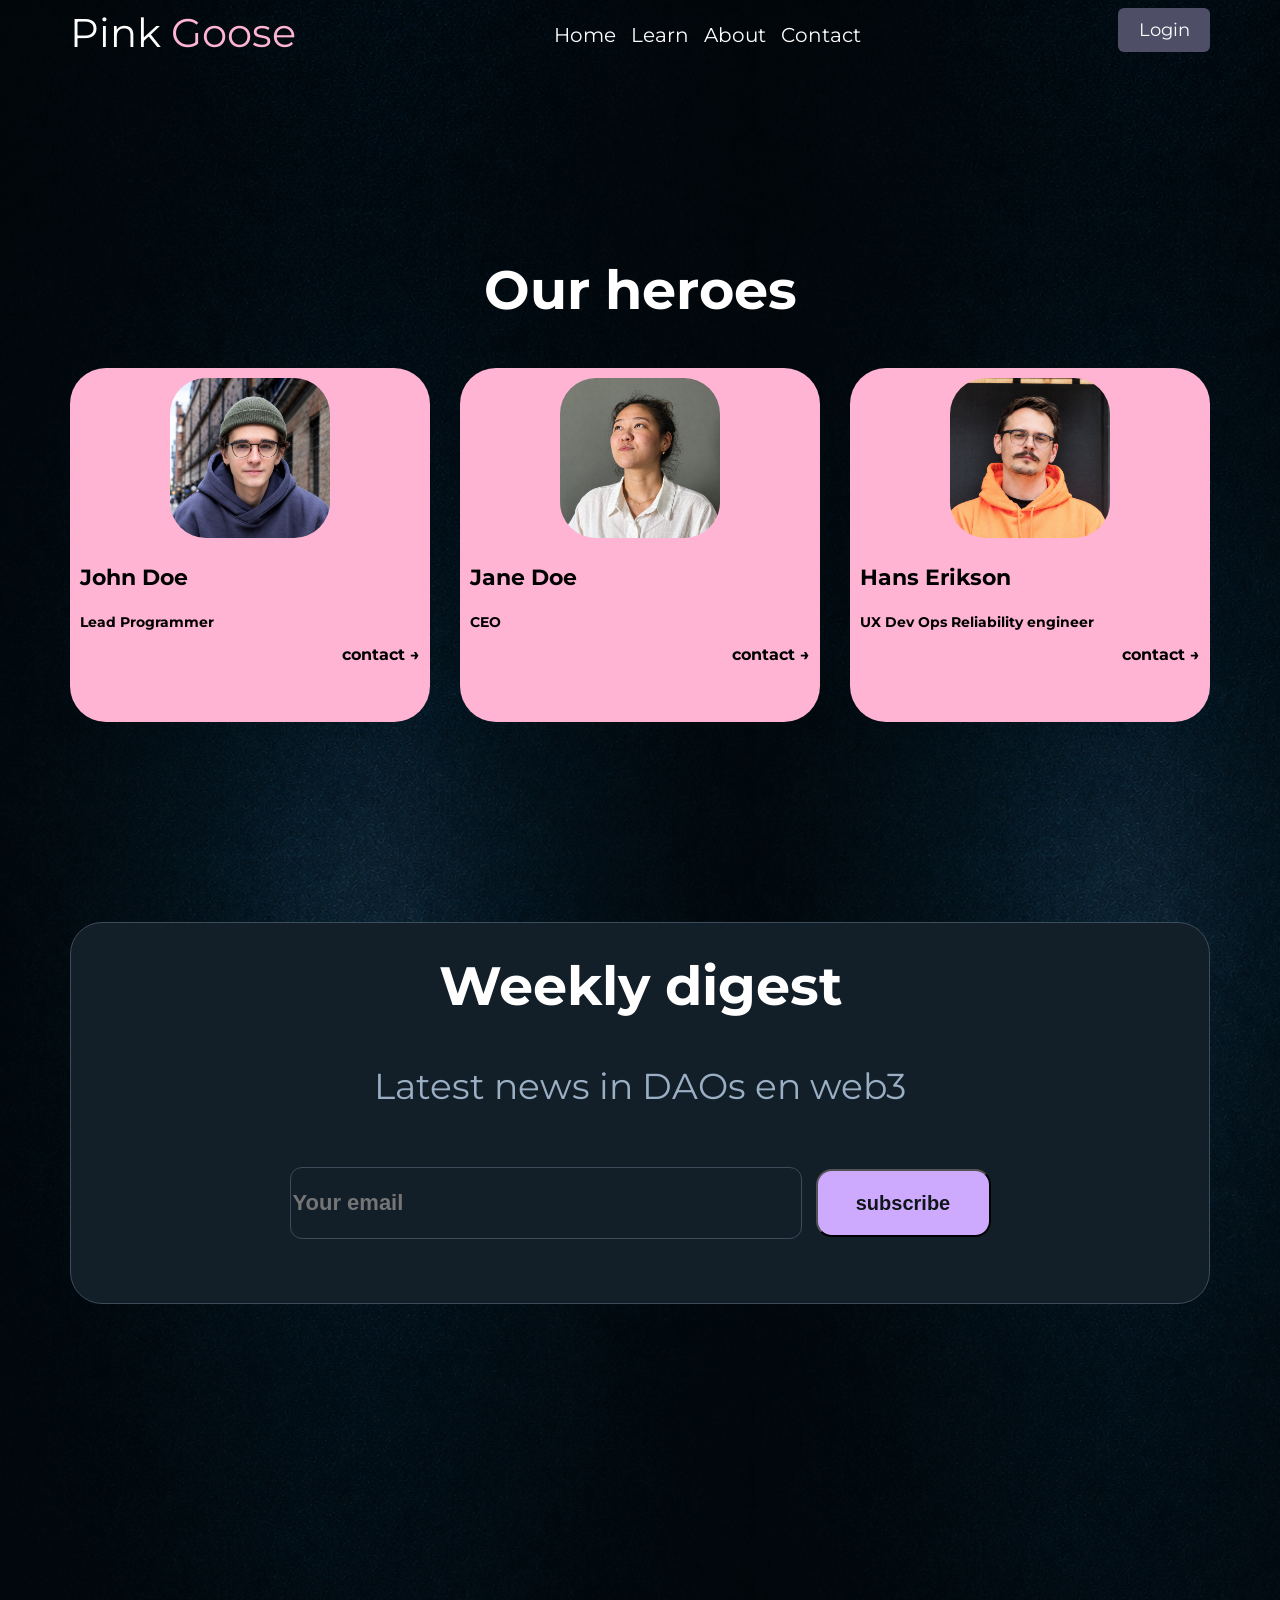
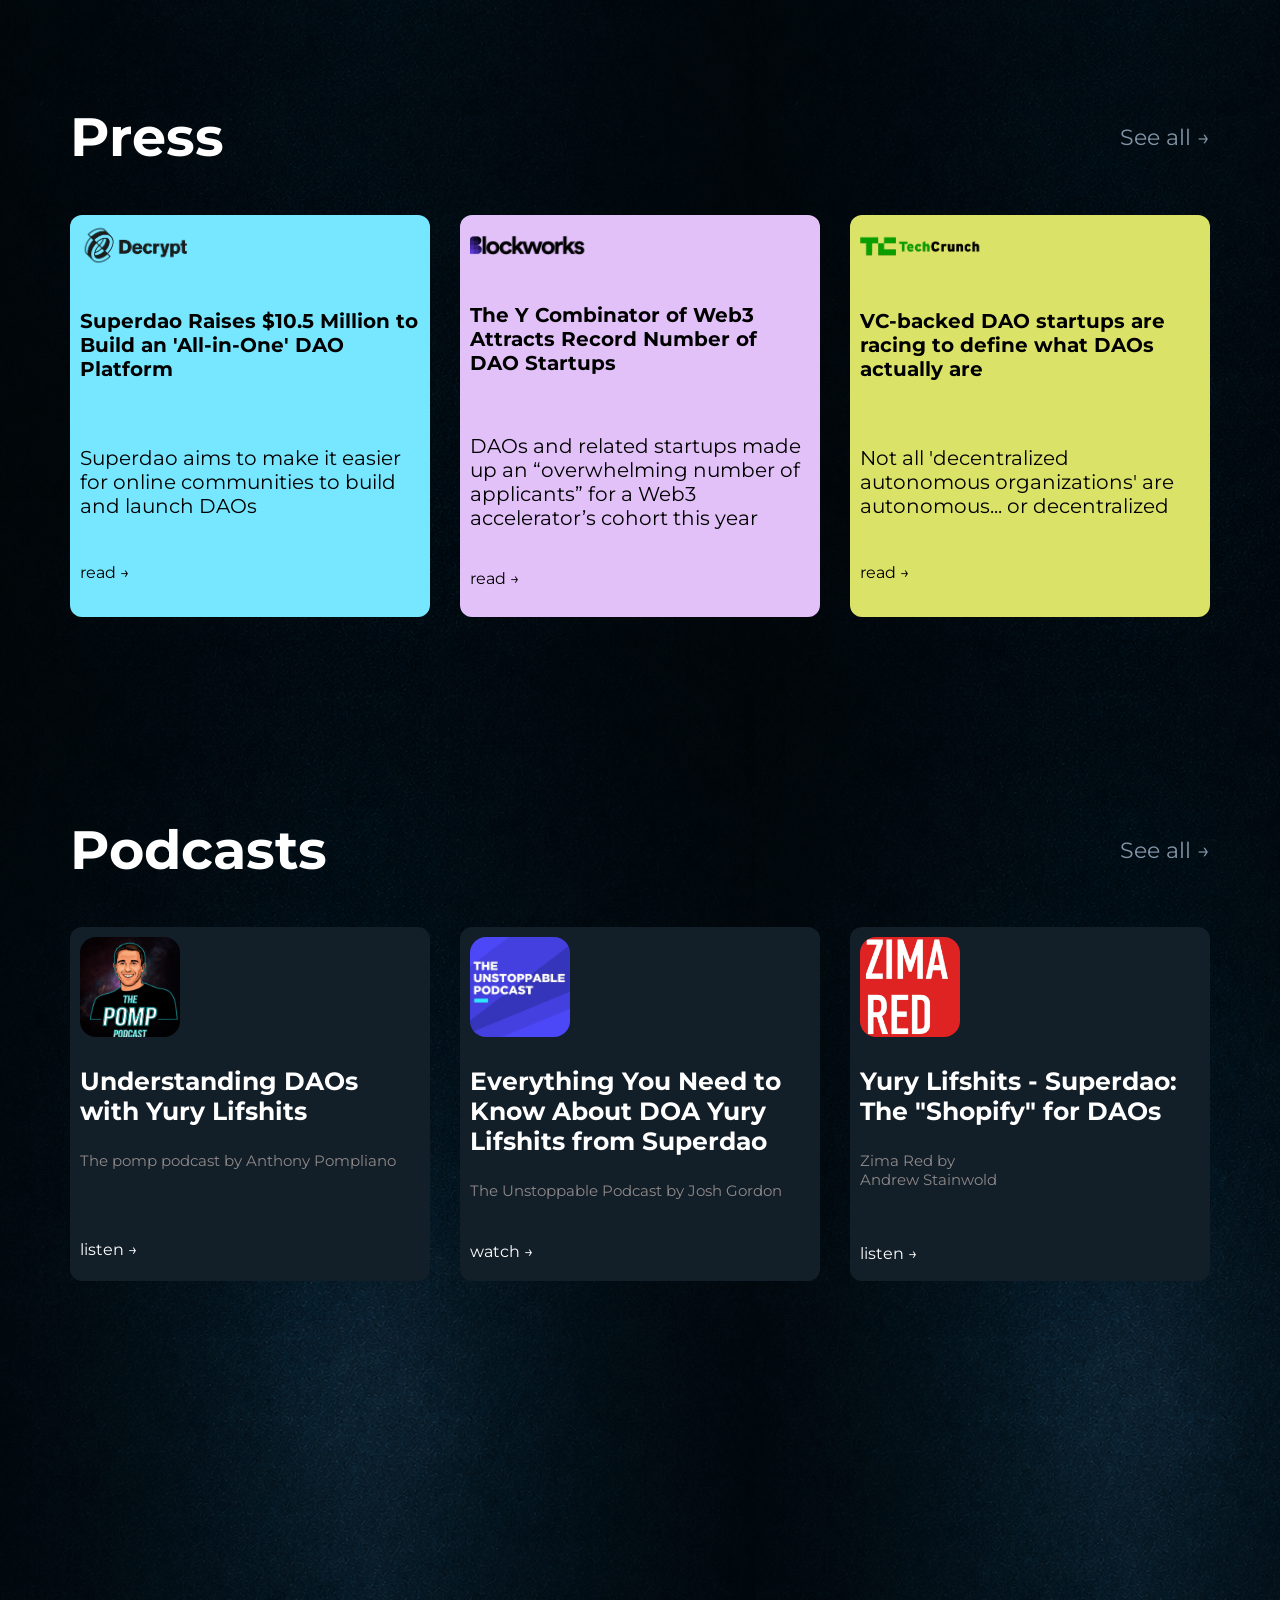
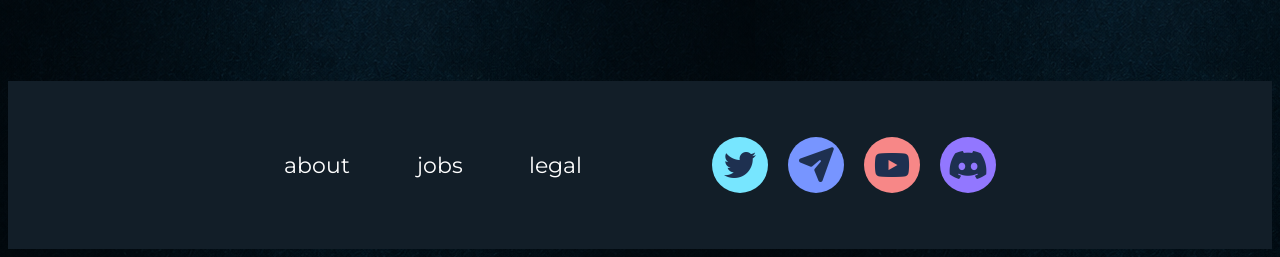
==== commit ce92dd5a: "footer en head aanpassen" ====
--- a/about.html
+++ b/about.html
@@ -1,8 +1,8 @@
 <!DOCTYPE html>
-<html>
+<html lang="en">
 
 <head>
-    <title>Pinkk Goose</title>
+    <title>Pink Goose</title>
     <link rel="stylesheet" href="style.css">
     <link rel="preconnect" href="https://fonts.googleapis.com">
     <link rel="preconnect" href="https://fonts.gstatic.com" crossorigin>
@@ -15,50 +15,52 @@
 </head>
 
 <body>
+
     <section class="section-border">
         <header>
             <div class="header">
                 <div>Pink <span id="pink">Goose</span></div>
                 <div class="header-buttons-container">
-                    <a class="header-button-color">Home</a>
-                    <a class="header-button-color">Learn</a>
-                    <a class="header-button-color">About</a>
-                    <a class="header-button-color">Contact</a>
+                    <a class="header-button-color" href="index.html" style="text-decoration:none">Home</a>
+                    <a class="header-button-color" href="learn.html" style="text-decoration:none">Learn</a>
+                    <a class="header-button-color" href="about.html" style="text-decoration:none">About</a>
+                    <a class="header-button-color" href="contact.html" style="text-decoration:none">Contact</a>
                 </div>
                 <a class="header-login">Login</a>
             </div>
         </header>
 
-    </section>
-    <h2>Our heroes</h2>
+        <h2>Our heroes</h2>
 
-    <section class=" section hero-box">
+        <section class=" section hero-box">
 
-        <div> <img src="img/coworker1.png" alt="Decrypt" height="160px" width="160px">
-            <h3>John Doe</h3>
-            <p>Lead Programmer</p>
-            <a>contact →</a>
-        </div>
+            <div> <img src="img/coworker1.png" alt="Decrypt" height="160" width="160">
+                <h3>John Doe</h3>
+                <p>Lead Programmer</p>
+                <a>contact →</a>
+            </div>
 
-        <div> <img src="img/coworker2.png" alt="Blockworks" height="160px" width="160px">
-            <h3>Jane Doe</h3>
-            <p>CEO</p>
-            <a>contact →</a>
-        </div>
+            <div> <img src="img/coworker2.png" alt="Blockworks" height="160" width="160">
+                <h3>Jane Doe</h3>
+                <p>CEO</p>
+                <a>contact →</a>
+            </div>
 
 
-        <div> <img src="img/coworker3.png" alt="Techcrunch" height="160px" width="160px">
-            <h3>Hans Erikson</h3>
-            <p>UX Dev Ops Reliability engineer</p>
-            <a>contact →</a>
-        </div>
-    </section>
-    <section class="section-border">
+            <div> <img src="img/coworker3.png" alt="Techcrunch" height="160" width="160">
+                <h3>Hans Erikson</h3>
+                <p>UX Dev Ops Reliability engineer</p>
+                <a>contact →</a>
+            </div>
+        </section>
+
         <section class="weekly-digest-box">
             <h2>Weekly digest</h2>
             <p class="center-text">Latest news in DAOs en web3</p>
-            <input placeholder="Your email" id="subscribe-field" type="email" name="email">
-            <button id="subscribe-button" type="submit">subscribe </button>
+            <form>
+                <input placeholder="Your email" type="email" name="email" required class="subscribe-field">
+                <button type="submit" id="subscribe-button">subscribe </button>
+            </form>
         </section>
 
         <section class="press-box">
@@ -90,6 +92,7 @@
             </div>
 
         </section>
+
         <section class="press-box">
             <h2>Podcasts</h2>
             <a>See all →</a>
@@ -115,25 +118,29 @@
                 <p>Zima Red by <br> Andrew Stainwold</p>
                 <a>listen →</a>
             </div>
+
         </section>
+
     </section>
 
-    </section>
     <footer>
-        <div> </div>
-        <div></div>
-        <div class="footer-box">
-            <a>about</a>
-            <a>jobs</a>
-            <a>legal</a>
-        </div>
-        <div class="footer-pictures">
-            <a id="twitter"> <img src="img/twitter-brands-solid.png" alt="twitter"> </a>
-            <a id="paperplane"> <img src="img/paper-plane-solid.png" alt="paperplane"> </a>
-            <a id="youtube"> <img src="img/youtube-brands-solid.png" alt="youtube"> </a>
-            <a id="discord"> <img src="img/discord-brands-solid.png" alt="discord"> </a>
+        <div class="footer-container">
+            <div class="footer-box">
+                <a>about</a>
+                <a>jobs</a>
+                <a>legal</a>
+            </div>
+            <div class="footer-pictures">
+                <div id="twitter"> <img src="img/twitter-brands-solid.png" alt="twitter"> </div>
+                <div id="paperplane"> <img src="img/paper-plane-solid.png" alt="paperplane"> </div>
+                <div id="youtube"> <img src="img/youtube-brands-solid.png" alt="youtube"> </div>
+                <div id="discord"> <img src="img/discord-brands-solid.png" alt="discord"> </div>
+            </div>
         </div>
     </footer>
 
+</body>
 
-</body>+
+
+</html>
--- a/style.css
+++ b/style.css
@@ -1,13 +1,13 @@
 /* GENERAL */
-body {
-    background-color: #0A1117;
+body{
+    background-image: url(img/backgroundimg);
     color: white;
     font-family: "Montserrat", sans-serif;
     font-weight: 400;
     font-style: normal;
-    width: 1920px;
-}
-
+}
+
+/* zorgt dat elle text in het midden ge centered word */
 .center-text {
     font-size: 26px;
     display: flex;
@@ -25,34 +25,52 @@
 h2 {
     display: flex;
     justify-content: center;
-    margin-top: 130px;
+    margin-top: 200px;
     color: white;
     font-size: 54px;
 }
 
-h3 {
+h3{
     color: white;
     font-size: 22px;
 }
-/* END GENERAL */
-
-
-/* HEADER */
-#pink {
-    color: #FFB4D3;
-}
-
+
+/* zorgt dat de hovertext onder Designed for the full journey onder elkaar komt en niet inline is */
+.block{
+    display: block;
+}
+
+/* zorgt dat de images onder workswith goed passen in de box waar ze in verwerkt zitten */
+img {
+    object-fit: cover;
+}
+
+/*  border gegeven zodat alles een max width van 1140px heeft */
 .section-border {
     max-width: 1140px;
     margin-right: auto;
     margin-left: auto;
 }
 
+.bold{
+    font-weight: bold;    
+    }
+/*END GENERAL*/
+
+
+
+/* HEADER */
+#pink {
+    color: #FFB4D3;
+}
+
 .header {
     display: flex;
     justify-content: space-between;
     font-size: 40px;
     margin-right: 60px;
+    max-width: 1140px;
+    margin: 0 auto;
 }
 
 .header-button-color {
@@ -60,6 +78,8 @@
     border-style: none;
     border-radius: 6px;
     font-size: 20px;
+    max-width: 1140px;
+    margin: 0 auto;
 }
 
 .header-buttons-container {
@@ -114,12 +134,12 @@
     gap: 10px;
     width: 500px;
     list-style-type: none;
-}
-
-.dao-buttons li {
+
+    li{
     background-color: #182632;
     padding: 14px;
-    border-radius: 18px;
+    border-radius: 18px;   
+    }
 }
 /* GET STARTED BUTTONS */
 
@@ -158,6 +178,7 @@
 
 
 /* BIG IMG */
+/* zorgt dat de image in de home page de juiste groote heeft */
 .crop {
     width: 1140px;
     height: 493px;
@@ -167,11 +188,10 @@
     margin-left: 130px;
     border-radius: 45px;
     position: relative;
-}
-
-.crop img {
-    margin-top: -350px;
-   
+
+    img{
+    margin-top: -350px;   
+    }
 }
 
 .img-text {
@@ -193,78 +213,67 @@
 
 
 /* HELP AT EVERY STEP */
-
-
 .hover-text {
     color: #37424D;
     font-size: 54px;
-}
-
-.block {
-    display: block;
 }
 
 .hover-text:hover {
     color: #FFB4D3;
     text-shadow: 0 10px 10px gray;
     font-size: 60px;
-    transition: all 0.5s
+    transition: all 0.25s
 }
 /* END HELP AT EVERY STEP */
 
 
 
 /* WORKS-WITH */
-.workswith-container {
+.workswith-container{
     color: white;
     display: flex;
     justify-content: space-between;
     font-size: 22px;
     font-family: "Montserrat", sans-serif;
     margin-top: 10px;
-}
-
-.workswith-container a {
-    width: 160px;
-    height: 160px;
+
+    a{
+    width: 130px;
+    height: 130px;
     background-color: #121E28;
     border-radius: 22px;
     display: flex;
     justify-content: center;
     align-items: center;
-}
-
-img {
-    object-fit: cover;
-}
-
-.workswith-container div {
-    width: 160px;
+    flex-wrap: wrap; 
+    max-width: 1140px;   
+    }
+
+    div{
+    width: 130px;
     height: 20px;
     border-radius: 22px;
     display: flex;
     justify-content: center;
-    align-items: center;
-}
-
-.workswith-container img {
-    width: 160px;
-    height: 160px;
+    align-items: center;    
+    }
+
+    img{
+    width: 130px;
+    height: 130px;
     border-radius: 22px;
-}
-
-.h3-container {
+    }
+}
+
+.list-container {
     display: flex;
     justify-content: center;
     flex-wrap: wrap;
     gap: 30px;
-    width: 900px;
-    font-size: 23px;
+    width: 1200px;
+    font-size: 40px;
     margin-top: 50px;
-}
-
-.h3-container h2 {
-    margin-top: 10px;
+    list-style-type: none;
 }
 /* END WORKS-WITH */
 
@@ -281,20 +290,20 @@
     font-size: 54px;
     text-align: center;
     margin-bottom: 200px;
-}
-
-.weekly-digest-box h2 {
-    margin-top: 30px;
-}
-
-.weekly-digest-box p {
+
+    h2{
+     margin-top: 30px;    
+    }
+    
+    p{
     margin-top: 30px;
     font-size: 36px;
     color: #9AAFC3;
-    margin-bottom: 50px;
-}
-
-#subscribe-field {
+    margin-bottom: 50px;    
+    }
+}
+
+.subscribe-field {
     height: 68px;
     width: 506px;
     border-radius: 12px;
@@ -319,18 +328,25 @@
 
 
 /* PRESS-BOX */
+/* de styling voor de tekst press en see all wat daar rechts van staat*/
 .press-box {
     display: flex;
     justify-content: space-between;
-}
-
-.press-box a {
+
+    a {
     font-size: 22px;
-    margin-top: 150px;
+    margin-top: 220px;
     color: #8395A7;
-}
-
-.pressbox-box div {
+    }
+}
+
+/* styling voor de boxes onder het kopje press */
+.pressbox-box {
+    display: flex;
+    gap: 30px;
+    color: black;
+
+    div{
     width: 361px;
     height: 382px;
     border-radius: 12px;
@@ -340,22 +356,23 @@
     flex-wrap: wrap;
 }
 
-.pressbox-box {
-    display: flex;
-    gap: 30px;
-    color: black;
-}
-
-.pressbox-box img {
+    img{
     width: 120px;
     height: 40px;
-}
-
-.pressbox-box h3 {
+    }
+
+    h3{
     color: black;
     font-weight: bold;
-    font-size: 30px;
-}
+    font-size: 20px; 
+    }
+
+    p{
+    display: flex;
+    text-align: start;
+    font-size: 20px; 
+    }
+    }
 
 #Decrypt {
     background-color: #77E6FF;
@@ -368,53 +385,43 @@
 #Techcrunch {
     background-color: #DBE268;
 }
-
-.pressbox-box p {
-    display: flex;
-    text-align: start;
-    font-size: 20px;
-}
 /* END PRESS-BOX */
 
 
 
 /* PODCASTS */
-.podcastbox-box {
-    display: flex;
-    gap: 30px;
-}
-
 .podcast-background {
     background-color: #121E28;
     color: white;
 }
 
+/* styling voor de boxes onder het kopje Podcast */
 .podcastbox-box {
     display: flex;
     gap: 30px;
     color: white;
-}
-
-.podcastbox-box div {
+
+    div{
     width: 361px;
     height: 334px;
     border-radius: 12px;
-    padding: 10px;
-}
-
-.podcastbox-box img {
+    padding: 10px; 
+    }
+
+    img{
     width: 100px;
     height: 100px;
-    border-radius: 16px;
-}
-
-.podcastbox-box h3 {
-    font-size: 25px;
-}
-
-.podcastbox-box p {
+    border-radius: 16px;  
+    }
+
+    h3{
+     font-size: 25px;
+    }
+
+    p{
     font-size: 15px;
     color: #908989;
+    }
 }
 
 #anthony p {
@@ -433,6 +440,7 @@
 
 
 /* END BLOCKS */
+/* styling voor de laatste twee blokjes van de home page (de telegram en email blokjes) */
 #end-text {
     display: flex;
     color: #5A6C7E;
@@ -443,48 +451,55 @@
     display: flex;
     justify-content: center;
     gap: 40px;
-}
-
-.end-blocks div {
+
+    div{
     width: 280px;
     height: 84px;
     display: flex;
-   flex-wrap: wrap;
-    border-radius: 16px;
+    border-radius: 12px;
     color: black;
-    gap: 40px;
-    background-color: red;
-}
-    
-.end-blocks img{
-    height: 60px;
-    width: 60px;
-}
-
+    align-items: center;
+    gap: 20px;
+    justify-content: flex-start;
+    flex-wrap: wrap;
+    margin-left: 40px;
+    }
+
+    img{
+    height: 50px;
+    width: 50px;
+    margin-left: 15px;
+    border-radius: 12px; 
+    position: absolute;
+    }
+
+    p{
+        margin-left: 80px;
+    }
+
+}
+ 
+/* de image styling van de blokjes van email en telegram onderaan op de homepage */
 .img-box{
     height: 70px;
     width: 70px;
     background-color: blue;
 }
 
-#telegram img {
-    background-color: #bd9403;
-    border-radius: 12px;
-    height: 52px;
-    width: 52px;
-}
-
-#email img {
-    background-color: #c68fed;
-    border-radius: 12px;
-}
-
-#telegram {
+#telegram{
     background-color: #FFC803;
+   
+    img{
+    background-color: #e4b303;
+    }
 }
 
 #email {
     background-color: #E2C1F9;
+
+    img{
+    background-color: #d6aff1;    
+    }
 }
 /* END END-BLOCKS */
 
@@ -494,12 +509,17 @@
 footer {
     height: 168px;
     background-color: #121E28;
-    margin-top: 100px;
+    margin-top: 400px;
     font-size: 22px;
-    width: 1920px;
-    display: flex;
+    display: flex;  
     justify-content: space-around;
     align-items: center;
+}
+
+.footer-container{
+    max-width: 1140px;
+    margin: 0 auto;
+    display: flex;
 }
 
 .footer-box {
@@ -507,6 +527,8 @@
     height: 27px;
     display: flex;
     justify-content: space-between;
+    margin-right: 130px;
+    margin-top: 15px;
 }
 
 .footer-box a:hover{
@@ -518,20 +540,20 @@
     height: 56px;
     display: flex;
     justify-content: space-between;
-}
-
-.footer-pictures div {
+
+    div{
     border-radius: 50%;
     display: flex;
     justify-content: center;
     align-items: center;
     width: 56px;
-    height: 56px;
-}
-
-.footer-pictures img {
+    height: 56px;    
+    }
+
+    img{
     width: 40px;
-    height: 40px;
+    height: 40px;    
+    }
 }
 
 #twitter {
@@ -559,51 +581,79 @@
     gap: 30px;
     color: black;
     justify-content: center;
-}
-
-.hero-box div {
+
+    div{
     width: 352px;
     height: 334px;
     border-radius: 36px;
     padding: 10px;
     background-color: #FFB4D3;
-    color: black;
-}
-
-.hero-box img {
+    color: black;    
+    }
+
+    img{
     border-radius: 36px;
-    margin-left: 90px;
-}
-
-.hero-box p {
+    margin-left: 90px;    
+    }
+
+    p{
     font-size: 14px;
-    font-weight: bold;
-}
-
-.hero-box h3 {
+    font-weight: bold;    
+    }
+
+    h3{
     font: 22px;
     color: black;
-    font-weight: bold;
-}
-
-.hero-box a {
+    font-weight: bold;    
+    }
+
+    a{
     display: flex;
     justify-content: end;
-    font-weight: bold;
-}
-
+    font-weight: bold;   
+    }
+}
 /* END OUR HEROES */
 
 
 
 /* CONTACT FORM */
 .contact-form {
+    height: 1096px;
+    width: 942px;
     background-color: #121E28;
-    width: 942px;
-    height: 1096px;
-    margin-left: 100px;
-    margin-top: 100px;
-    border-radius: 24px;
+    border-radius: 32px;
+    margin-top: 200px;
     border: solid #3D4C5B 1px;
-}
-/* END CONTACT FORM */+    align-items: center;
+    font-size: 54px;
+    text-align: center;
+    margin-bottom: 200px;
+
+    input{
+    margin-top: 30px;    
+    }
+
+    h2{
+    margin-top: 40px;   
+    }
+}
+
+.message{
+    height: 310px;
+    width: 506px;
+    border-radius: 12px;
+    background-color: #121E28;
+    color: white;
+    border: solid #3D4C5B 1px;
+    font-size: 22px;
+    font-weight: bold;
+    justify-content: flex-start;
+    align-items: start;
+    padding-top: 10px;
+    padding-left: 4px;
+    font-family: "Montserrat", sans-serif;
+    resize: none;
+    margin-top: 40px;
+}
+/* END CONTACT FORM */      
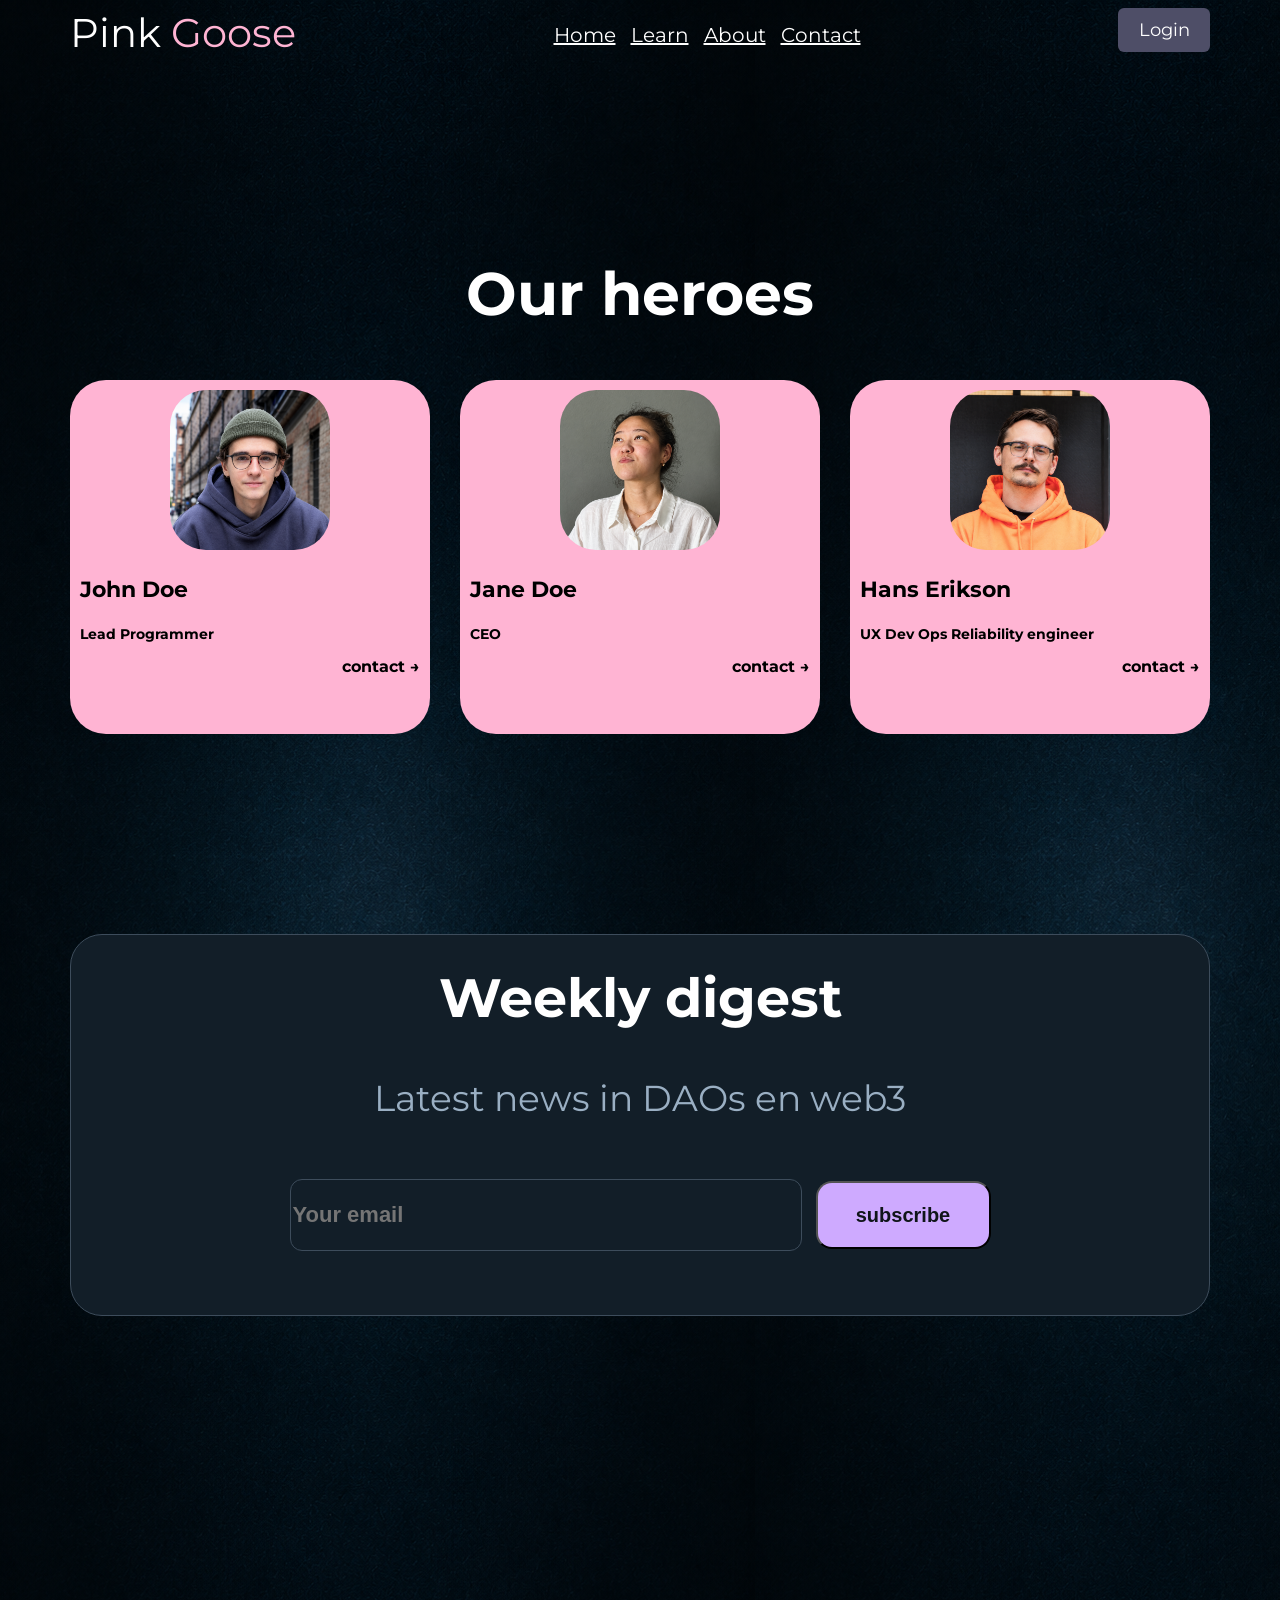
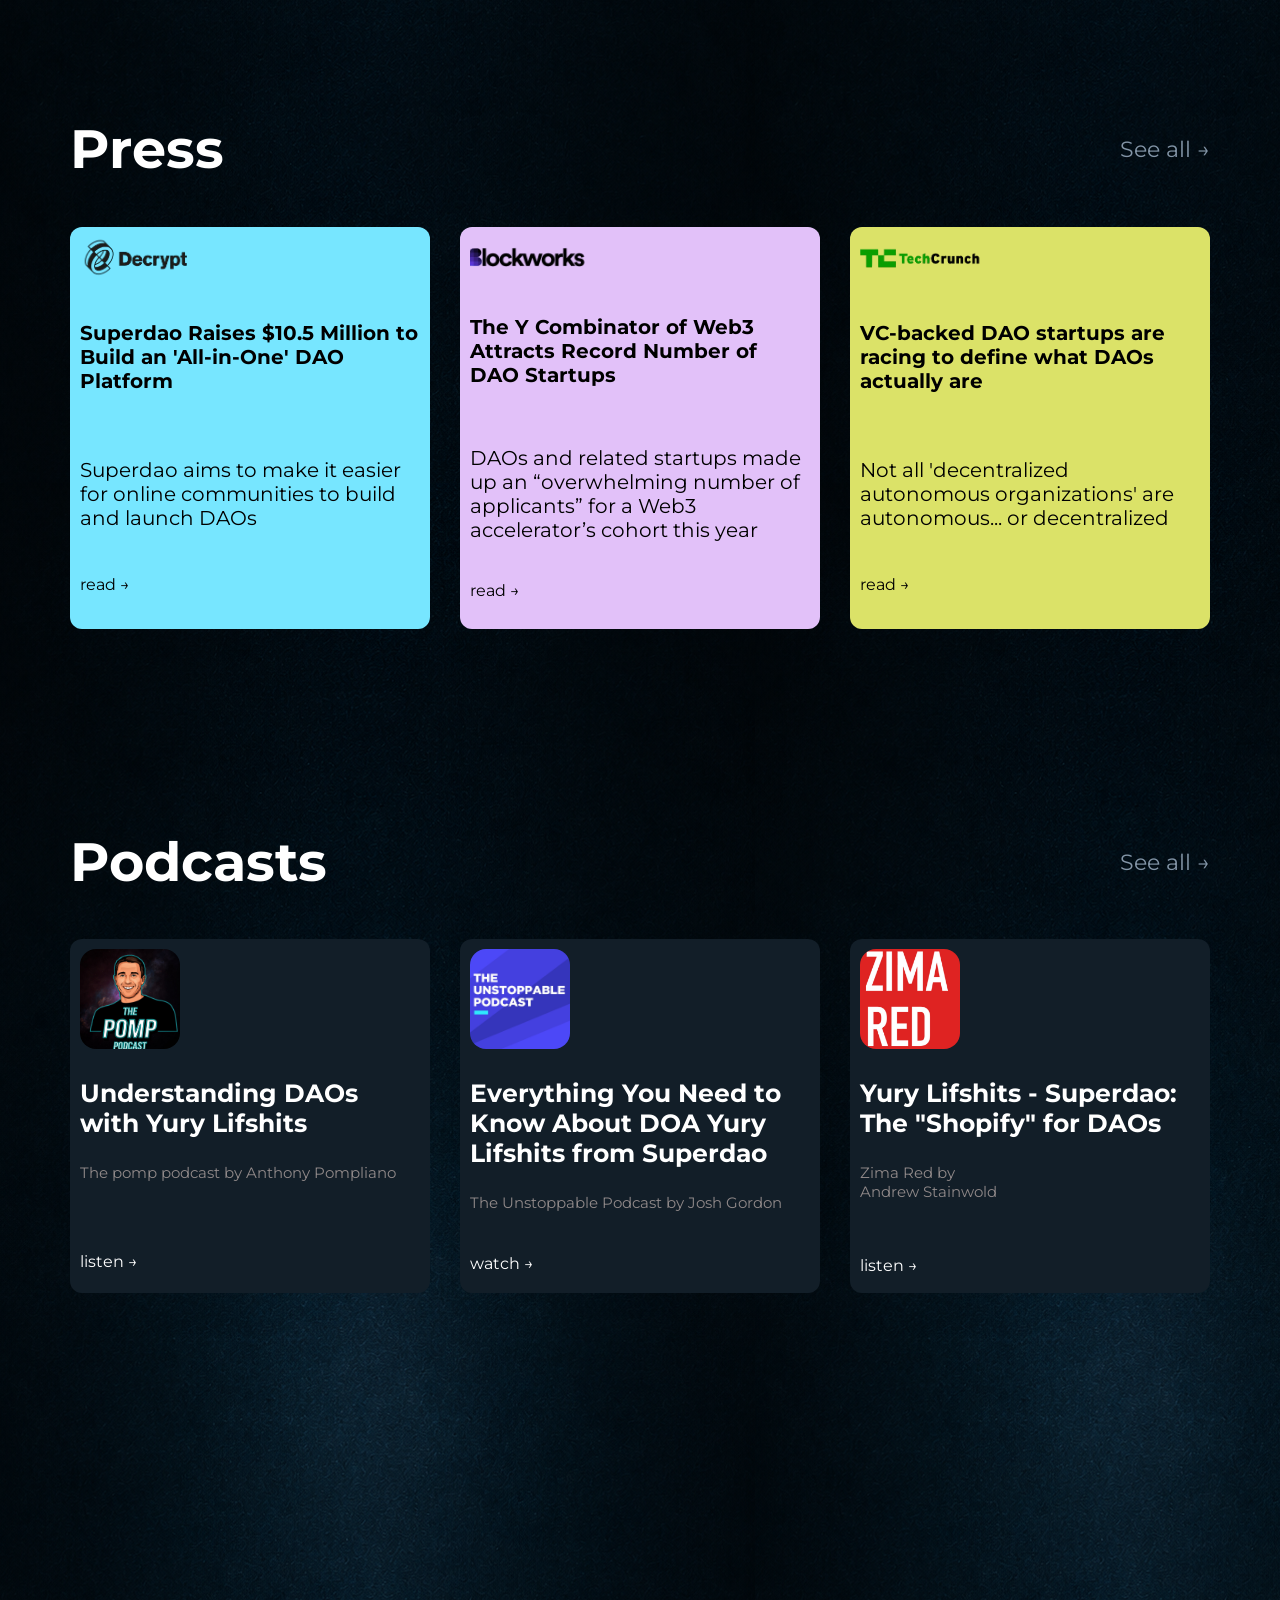
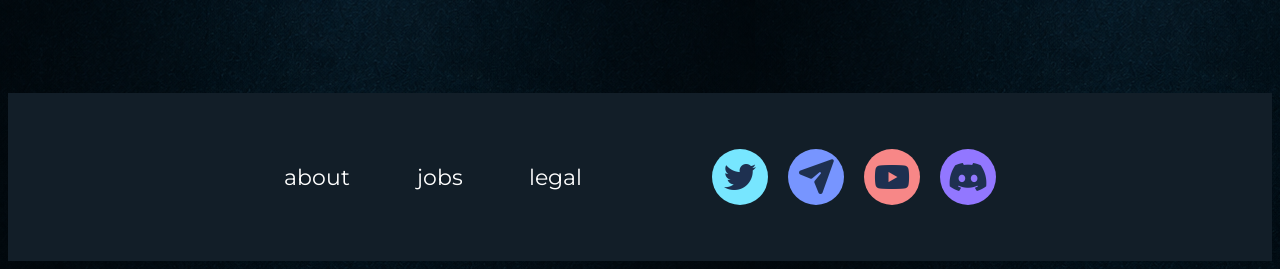
==== commit 4a7be282: "bijwerken van feedback" ====
--- a/about.html
+++ b/about.html
@@ -18,110 +18,111 @@
 
     <section class="section-border">
         <header>
-            <div class="header">
+            <nav class="header">
                 <div>Pink <span id="pink">Goose</span></div>
                 <div class="header-buttons-container">
-                    <a class="header-button-color" href="index.html" style="text-decoration:none">Home</a>
-                    <a class="header-button-color" href="learn.html" style="text-decoration:none">Learn</a>
-                    <a class="header-button-color" href="about.html" style="text-decoration:none">About</a>
-                    <a class="header-button-color" href="contact.html" style="text-decoration:none">Contact</a>
+                    <a class="header-button-color" href="index.html">Home</a>
+                    <a class="header-button-color" href="learn.html">Learn</a>
+                    <a class="header-button-color" href="about.html">About</a>
+                    <a class="header-button-color" href="contact.html">Contact</a>
                 </div>
                 <a class="header-login">Login</a>
-            </div>
+            </nav>
         </header>
+        <main>
+            <h1>Our heroes</h1>
 
-        <h2>Our heroes</h2>
+            <section class="hero-box">
 
-        <section class=" section hero-box">
+                <article> <img src="img/coworker1.png" alt="Decrypt" height="160" width="160">
+                    <h3>John Doe</h3>
+                    <p>Lead Programmer</p>
+                    <a>contact →</a>
+                </article>
 
-            <div> <img src="img/coworker1.png" alt="Decrypt" height="160" width="160">
-                <h3>John Doe</h3>
-                <p>Lead Programmer</p>
-                <a>contact →</a>
-            </div>
-
-            <div> <img src="img/coworker2.png" alt="Blockworks" height="160" width="160">
-                <h3>Jane Doe</h3>
-                <p>CEO</p>
-                <a>contact →</a>
-            </div>
+                <article> <img src="img/coworker2.png" alt="Blockworks" height="160" width="160">
+                    <h3>Jane Doe</h3>
+                    <p>CEO</p>
+                    <a>contact →</a>
+                </article>
 
 
-            <div> <img src="img/coworker3.png" alt="Techcrunch" height="160" width="160">
-                <h3>Hans Erikson</h3>
-                <p>UX Dev Ops Reliability engineer</p>
-                <a>contact →</a>
-            </div>
-        </section>
+                <article> <img src="img/coworker3.png" alt="Techcrunch" height="160" width="160">
+                    <h3>Hans Erikson</h3>
+                    <p>UX Dev Ops Reliability engineer</p>
+                    <a>contact →</a>
+                </article>
+            </section>
 
-        <section class="weekly-digest-box">
-            <h2>Weekly digest</h2>
-            <p class="center-text">Latest news in DAOs en web3</p>
-            <form>
-                <input placeholder="Your email" type="email" name="email" required class="subscribe-field">
-                <button type="submit" id="subscribe-button">subscribe </button>
-            </form>
-        </section>
+            <section class="weekly-digest-box">
+                <h2>Weekly digest</h2>
+                <p class="center-text">Latest news in DAOs en web3</p>
+                <form>
+                    <input placeholder="Your email" type="email" name="email" required class="subscribe-field">
+                    <button type="submit" id="subscribe-button">subscribe </button>
+                </form>
+            </section>
 
-        <section class="press-box">
-            <h2>Press</h2>
-            <a>See all →</a>
+            <section class="press-box">
+                <h2>Press</h2>
+                <a>See all →</a>
 
-        </section>
+            </section>
 
-        <section class="pressbox-box">
+            <section class="press-box-container">
 
-            <div id="Decrypt"> <img src="img/Decrypt.png" alt="Decrypt">
-                <h3>Superdao Raises $10.5 Million to Build an 'All-in-One' DAO Platform</h3>
-                <p>Superdao aims to make it easier for online communities to build and launch DAOs</p>
-                <a>read →</a>
-            </div>
+                <article id="decrypt"> <img src="img/Decrypt.png" alt="Decrypt">
+                    <h3>Superdao Raises $10.5 Million to Build an 'All-in-One' DAO Platform</h3>
+                    <p>Superdao aims to make it easier for online communities to build and launch DAOs</p>
+                    <a>read →</a>
+                </article>
 
-            <div id="Blockworks"> <img src="img/Blockworks.png" alt="Blockworks">
-                <h3>The Y Combinator of Web3 Attracts Record Number of DAO Startups</h3>
-                <p>DAOs and related startups made up an “overwhelming number of applicants” for a Web3 accelerator’s
-                    cohort this year</p>
-                <a>read →</a>
-            </div>
+                <article id="blockworks"> <img src="img/Blockworks.png" alt="Blockworks">
+                    <h3>The Y Combinator of Web3 Attracts Record Number of DAO Startups</h3>
+                    <p>DAOs and related startups made up an “overwhelming number of applicants” for a Web3 accelerator’s
+                        cohort this year</p>
+                    <a>read →</a>
+                </article>
 
 
-            <div id="Techcrunch"> <img src="img/TechCrunch.png" alt="Techcrunch">
-                <h3>VC-backed DAO startups are racing to define what DAOs actually are</h3>
-                <p>Not all 'decentralized autonomous organizations' are autonomous... or decentralized</p>
-                <a>read →</a>
-            </div>
+                <article id="techcrunch"> <img src="img/TechCrunch.png" alt="Techcrunch">
+                    <h3>VC-backed DAO startups are racing to define what DAOs actually are</h3>
+                    <p>Not all 'decentralized autonomous organizations' are autonomous... or decentralized</p>
+                    <a>read →</a>
+                </article>
 
-        </section>
+            </section>
 
-        <section class="press-box">
-            <h2>Podcasts</h2>
-            <a>See all →</a>
-        </section>
+            <section class="press-box">
+                <h2>Podcasts</h2>
+                <a>See all →</a>
+            </section>
 
-        <section class="podcastbox-box">
+            <section class="podcast-box-container">
 
-            <div id="anthony" class="podcast-background"> <img src="img/pomp.png" alt="Decrypt">
-                <h3>Understanding DAOs with Yury Lifshits</h3>
-                <p>The pomp podcast by Anthony Pompliano</p>
-                <a>listen →</a>
-            </div>
+                <article id="anthony" class="podcast-background"> <img src="img/pomp.png" alt="Decrypt">
+                    <h3>Understanding DAOs with Yury Lifshits</h3>
+                    <p>The pomp podcast by Anthony Pompliano</p>
+                    <a>listen →</a>
+                </article>
 
-            <div id="josh" class="podcast-background"> <img src="img/unstoppable.png" alt="Blockworks">
-                <h3>Everything You Need to Know About DOA Yury Lifshits from Superdao</h3>
-                <p>The Unstoppable Podcast by Josh Gordon</p>
-                <a>watch →</a>
-            </div>
+                <article id="josh" class="podcast-background"> <img src="img/unstoppable.png" alt="Blockworks">
+                    <h3>Everything You Need to Know About DOA Yury Lifshits from Superdao</h3>
+                    <p>The Unstoppable Podcast by Josh Gordon</p>
+                    <a>watch →</a>
+                </article>
 
 
-            <div id="andrew" class="podcast-background"> <img src="img/zima.png" alt="Techcrunch">
-                <h3>Yury Lifshits - Superdao: The "Shopify" for DAOs</h3>
-                <p>Zima Red by <br> Andrew Stainwold</p>
-                <a>listen →</a>
-            </div>
+                <article id="andrew" class="podcast-background"> <img src="img/zima.png" alt="Techcrunch">
+                    <h3>Yury Lifshits - Superdao: The "Shopify" for DAOs</h3>
+                    <p>Zima Red by <br> Andrew Stainwold</p>
+                    <a>listen →</a>
+                </article>
 
-        </section>
+            </section>
 
     </section>
+    </main>
 
     <footer>
         <div class="footer-container">
--- a/style.css
+++ b/style.css
@@ -1,6 +1,6 @@
 /* GENERAL */
-body{
-    background-image: url(img/backgroundimg);
+body {
+    background-image: url(img/backgroundimg.png);
     color: white;
     font-family: "Montserrat", sans-serif;
     font-weight: 400;
@@ -30,13 +30,13 @@
     font-size: 54px;
 }
 
-h3{
+h3 {
     color: white;
     font-size: 22px;
 }
 
 /* zorgt dat de hovertext onder Designed for the full journey onder elkaar komt en niet inline is */
-.block{
+.block {
     display: block;
 }
 
@@ -52,9 +52,6 @@
     margin-left: auto;
 }
 
-.bold{
-    font-weight: bold;    
-    }
 /*END GENERAL*/
 
 
@@ -80,6 +77,8 @@
     font-size: 20px;
     max-width: 1140px;
     margin: 0 auto;
+    text-decoration: none"
+
 }
 
 .header-buttons-container {
@@ -100,13 +99,14 @@
     justify-content: center;
     align-items: center;
 }
+
 /* END HEADER */
 
 
 
 
 /* GET STARTED */
-.getstarted-button {
+.get-started-button {
     display: flex;
     justify-content: center;
     align-items: center;
@@ -122,6 +122,7 @@
     font-size: 20px;
     color: black;
 }
+
 /* END GET STARTED */
 
 
@@ -135,12 +136,13 @@
     width: 500px;
     list-style-type: none;
 
-    li{
-    background-color: #182632;
-    padding: 14px;
-    border-radius: 18px;   
-    }
-}
+    li {
+        background-color: #182632;
+        padding: 14px;
+        border-radius: 18px;
+    }
+}
+
 /* GET STARTED BUTTONS */
 
 
@@ -173,13 +175,14 @@
 #more {
     color: #707F8D;
 }
+
 /* END DAO BUTTONS */
 
 
 
 /* BIG IMG */
 /* zorgt dat de image in de home page de juiste groote heeft */
-.crop {
+.img-crop {
     width: 1140px;
     height: 493px;
     overflow: hidden;
@@ -189,8 +192,8 @@
     border-radius: 45px;
     position: relative;
 
-    img{
-    margin-top: -350px;   
+    img {
+        margin-top: -350px;
     }
 }
 
@@ -208,6 +211,7 @@
     margin-top: -20px;
     position: absolute;
 }
+
 /* END BIG IMG */
 
 
@@ -224,12 +228,13 @@
     font-size: 60px;
     transition: all 0.25s
 }
+
 /* END HELP AT EVERY STEP */
 
 
 
 /* WORKS-WITH */
-.workswith-container{
+.works-with-container {
     color: white;
     display: flex;
     justify-content: space-between;
@@ -237,31 +242,31 @@
     font-family: "Montserrat", sans-serif;
     margin-top: 10px;
 
-    a{
-    width: 130px;
-    height: 130px;
-    background-color: #121E28;
-    border-radius: 22px;
-    display: flex;
-    justify-content: center;
-    align-items: center;
-    flex-wrap: wrap; 
-    max-width: 1140px;   
-    }
-
-    div{
-    width: 130px;
-    height: 20px;
-    border-radius: 22px;
-    display: flex;
-    justify-content: center;
-    align-items: center;    
-    }
-
-    img{
-    width: 130px;
-    height: 130px;
-    border-radius: 22px;
+    a {
+        width: 130px;
+        height: 130px;
+        background-color: #121E28;
+        border-radius: 22px;
+        display: flex;
+        justify-content: center;
+        align-items: center;
+        flex-wrap: wrap;
+        max-width: 1140px;
+    }
+
+    div {
+        width: 130px;
+        height: 20px;
+        border-radius: 22px;
+        display: flex;
+        justify-content: center;
+        align-items: center;
+    }
+
+    img {
+        width: 130px;
+        height: 130px;
+        border-radius: 22px;
     }
 }
 
@@ -275,6 +280,7 @@
     margin-top: 50px;
     list-style-type: none;
 }
+
 /* END WORKS-WITH */
 
 
@@ -291,15 +297,15 @@
     text-align: center;
     margin-bottom: 200px;
 
-    h2{
-     margin-top: 30px;    
-    }
-    
-    p{
-    margin-top: 30px;
-    font-size: 36px;
-    color: #9AAFC3;
-    margin-bottom: 50px;    
+    h2 {
+        margin-top: 30px;
+    }
+
+    p {
+        margin-top: 30px;
+        font-size: 36px;
+        color: #9AAFC3;
+        margin-bottom: 50px;
     }
 }
 
@@ -323,6 +329,7 @@
     font-size: 20px;
     font-weight: bold;
 }
+
 /* WEEKLY-DIGEST */
 
 
@@ -334,57 +341,58 @@
     justify-content: space-between;
 
     a {
-    font-size: 22px;
-    margin-top: 220px;
-    color: #8395A7;
+        font-size: 22px;
+        margin-top: 220px;
+        color: #8395A7;
     }
 }
 
 /* styling voor de boxes onder het kopje press */
-.pressbox-box {
+.press-box-container {
     display: flex;
     gap: 30px;
     color: black;
 
-    div{
-    width: 361px;
-    height: 382px;
-    border-radius: 12px;
-    padding: 10px;
-    display: flex;
-    justify-content: space-between;
-    flex-wrap: wrap;
-}
-
-    img{
-    width: 120px;
-    height: 40px;
-    }
-
-    h3{
-    color: black;
-    font-weight: bold;
-    font-size: 20px; 
-    }
-
-    p{
-    display: flex;
-    text-align: start;
-    font-size: 20px; 
-    }
-    }
-
-#Decrypt {
+    article {
+        width: 361px;
+        height: 382px;
+        border-radius: 12px;
+        padding: 10px;
+        display: flex;
+        justify-content: space-between;
+        flex-wrap: wrap;
+    }
+
+    img {
+        width: 120px;
+        height: 40px;
+    }
+
+    h3 {
+        color: black;
+        font-weight: bold;
+        font-size: 20px;
+    }
+
+    p {
+        display: flex;
+        text-align: start;
+        font-size: 20px;
+    }
+}
+
+#decrypt {
     background-color: #77E6FF;
 }
 
-#Blockworks {
+#blockworks {
     background-color: #E2C1F9;
 }
 
-#Techcrunch {
+#techcrunch {
     background-color: #DBE268;
 }
+
 /* END PRESS-BOX */
 
 
@@ -396,31 +404,31 @@
 }
 
 /* styling voor de boxes onder het kopje Podcast */
-.podcastbox-box {
+.podcast-box-container {
     display: flex;
     gap: 30px;
     color: white;
 
-    div{
-    width: 361px;
-    height: 334px;
-    border-radius: 12px;
-    padding: 10px; 
-    }
-
-    img{
-    width: 100px;
-    height: 100px;
-    border-radius: 16px;  
-    }
-
-    h3{
-     font-size: 25px;
-    }
-
-    p{
-    font-size: 15px;
-    color: #908989;
+    article {
+        width: 361px;
+        height: 334px;
+        border-radius: 12px;
+        padding: 10px;
+    }
+
+    img {
+        width: 100px;
+        height: 100px;
+        border-radius: 16px;
+    }
+
+    h3 {
+        font-size: 25px;
+    }
+
+    p {
+        font-size: 15px;
+        color: #908989;
     }
 }
 
@@ -435,6 +443,7 @@
 #andrew p {
     margin-bottom: 55px;
 }
+
 /* END PODCASTS */
 
 
@@ -452,55 +461,51 @@
     justify-content: center;
     gap: 40px;
 
-    div{
-    width: 280px;
-    height: 84px;
-    display: flex;
-    border-radius: 12px;
-    color: black;
-    align-items: center;
-    gap: 20px;
-    justify-content: flex-start;
-    flex-wrap: wrap;
-    margin-left: 40px;
-    }
-
-    img{
-    height: 50px;
-    width: 50px;
-    margin-left: 15px;
-    border-radius: 12px; 
-    position: absolute;
-    }
-
-    p{
+    div {
+        width: 280px;
+        height: 84px;
+        display: flex;
+        border-radius: 12px;
+        color: black;
+        align-items: center;
+        gap: 20px;
+        justify-content: flex-start;
+        flex-wrap: wrap;
+        margin-left: 40px;
+    }
+
+    img {
+        height: 50px;
+        width: 50px;
+        margin-left: 15px;
+        border-radius: 12px;
+        position: absolute;
+    }
+
+    p {
         margin-left: 80px;
     }
 
 }
- 
+
 /* de image styling van de blokjes van email en telegram onderaan op de homepage */
-.img-box{
-    height: 70px;
-    width: 70px;
-    background-color: blue;
-}
-
-#telegram{
+
+#telegram {
     background-color: #FFC803;
-   
-    img{
-    background-color: #e4b303;
+
+    img {
+        background-color: #e4b303;
     }
 }
 
 #email {
     background-color: #E2C1F9;
 
-    img{
-    background-color: #d6aff1;    
-    }
-}
+    img {
+        background-color: #d6aff1;
+    }
+}
+
 /* END END-BLOCKS */
 
 
@@ -511,12 +516,12 @@
     background-color: #121E28;
     margin-top: 400px;
     font-size: 22px;
-    display: flex;  
+    display: flex;
     justify-content: space-around;
     align-items: center;
 }
 
-.footer-container{
+.footer-container {
     max-width: 1140px;
     margin: 0 auto;
     display: flex;
@@ -531,7 +536,7 @@
     margin-top: 15px;
 }
 
-.footer-box a:hover{
+.footer-box a:hover {
     color: #FFC803;
 }
 
@@ -541,18 +546,18 @@
     display: flex;
     justify-content: space-between;
 
-    div{
-    border-radius: 50%;
-    display: flex;
-    justify-content: center;
-    align-items: center;
-    width: 56px;
-    height: 56px;    
-    }
-
-    img{
-    width: 40px;
-    height: 40px;    
+    div {
+        border-radius: 50%;
+        display: flex;
+        justify-content: center;
+        align-items: center;
+        width: 56px;
+        height: 56px;
+    }
+
+    img {
+        width: 40px;
+        height: 40px;
     }
 }
 
@@ -571,6 +576,7 @@
 #discord {
     background-color: #9277FF;
 }
+
 /* END FOOTER */
 
 
@@ -582,37 +588,38 @@
     color: black;
     justify-content: center;
 
-    div{
-    width: 352px;
-    height: 334px;
-    border-radius: 36px;
-    padding: 10px;
-    background-color: #FFB4D3;
-    color: black;    
-    }
-
-    img{
-    border-radius: 36px;
-    margin-left: 90px;    
-    }
-
-    p{
-    font-size: 14px;
-    font-weight: bold;    
-    }
-
-    h3{
-    font: 22px;
-    color: black;
-    font-weight: bold;    
-    }
-
-    a{
-    display: flex;
-    justify-content: end;
-    font-weight: bold;   
-    }
-}
+    article {
+        width: 352px;
+        height: 334px;
+        border-radius: 36px;
+        padding: 10px;
+        background-color: #FFB4D3;
+        color: black;
+    }
+
+    img {
+        border-radius: 36px;
+        margin-left: 90px;
+    }
+
+    p {
+        font-size: 14px;
+        font-weight: bold;
+    }
+
+    h3 {
+        font-size: 22px;
+        color: black;
+        font-weight: bold;
+    }
+
+    a {
+        display: flex;
+        justify-content: end;
+        font-weight: bold;
+    }
+}
+
 /* END OUR HEROES */
 
 
@@ -630,16 +637,16 @@
     text-align: center;
     margin-bottom: 200px;
 
-    input{
-    margin-top: 30px;    
-    }
-
-    h2{
-    margin-top: 40px;   
-    }
-}
-
-.message{
+    input {
+        margin-top: 30px;
+    }
+
+    h2 {
+        margin-top: 40px;
+    }
+}
+
+.message {
     height: 310px;
     width: 506px;
     border-radius: 12px;
@@ -656,4 +663,5 @@
     resize: none;
     margin-top: 40px;
 }
-/* END CONTACT FORM */      +
+/* END CONTACT FORM */
